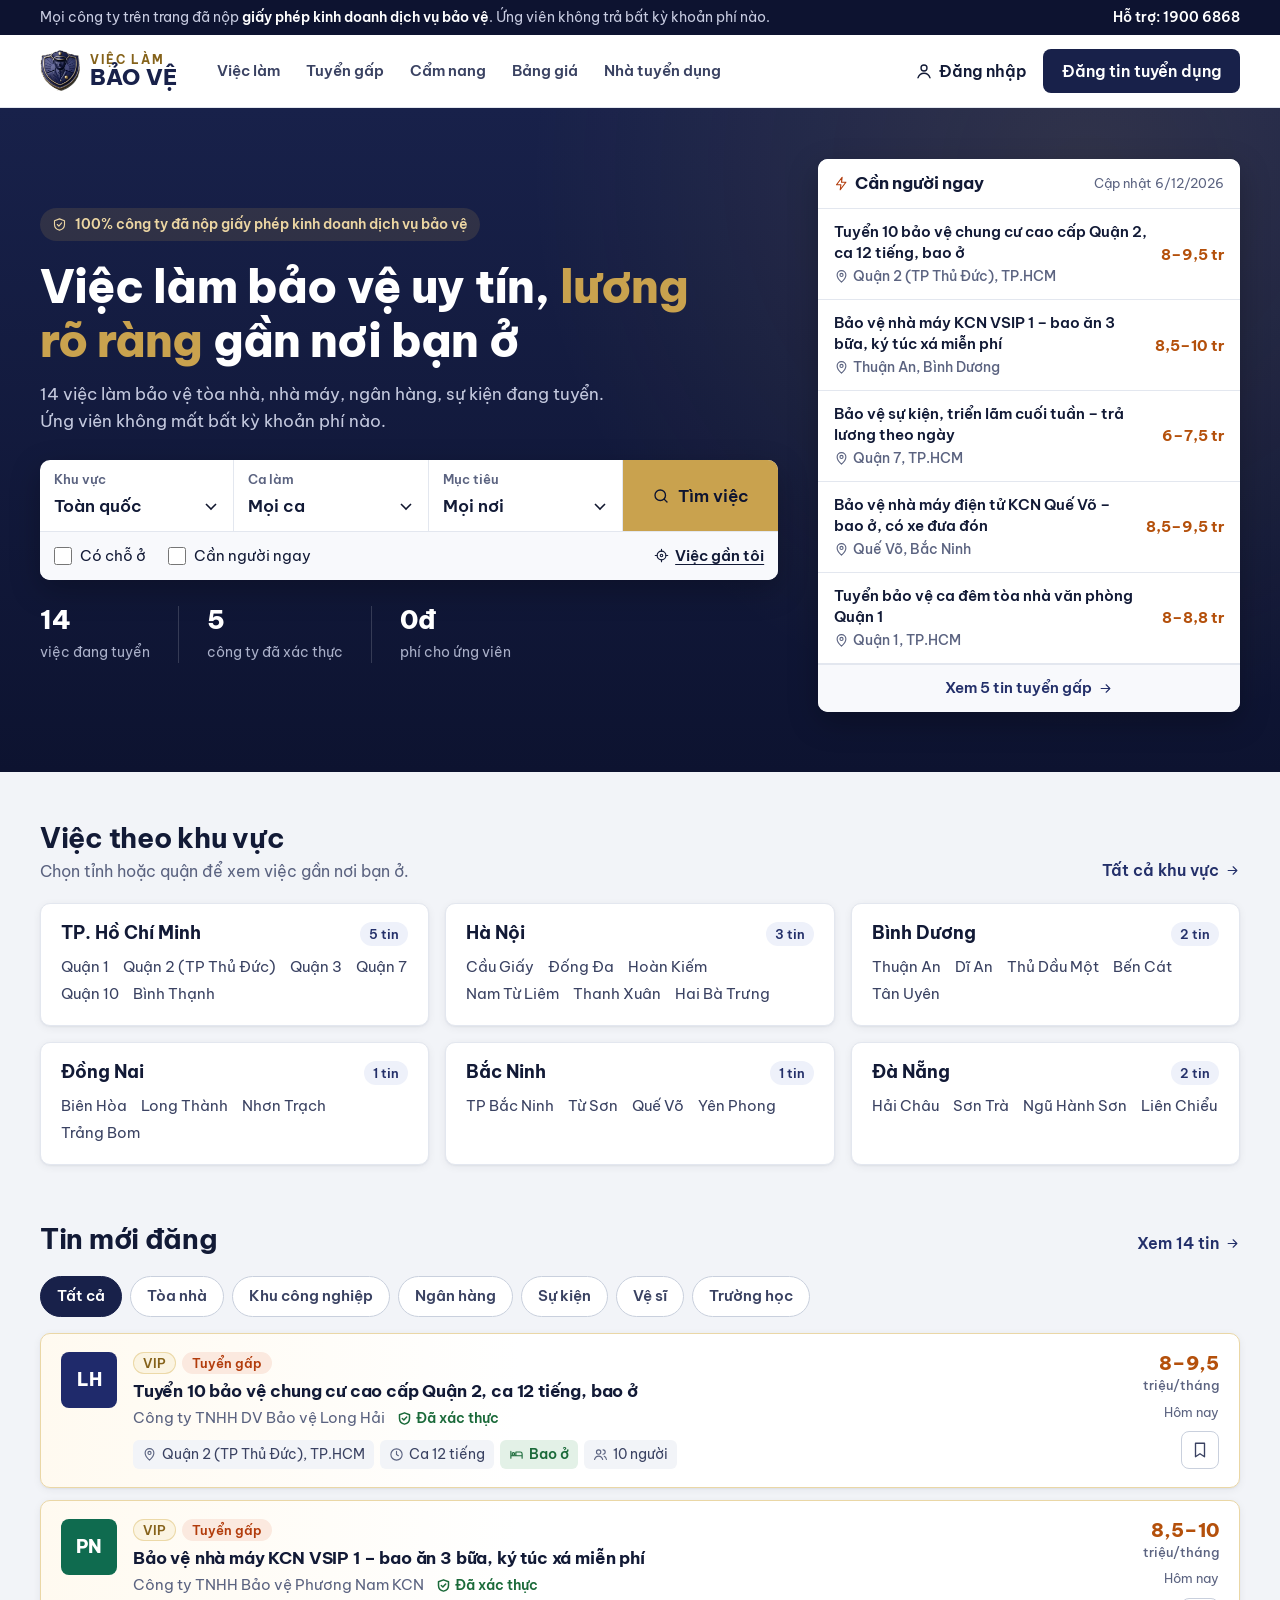
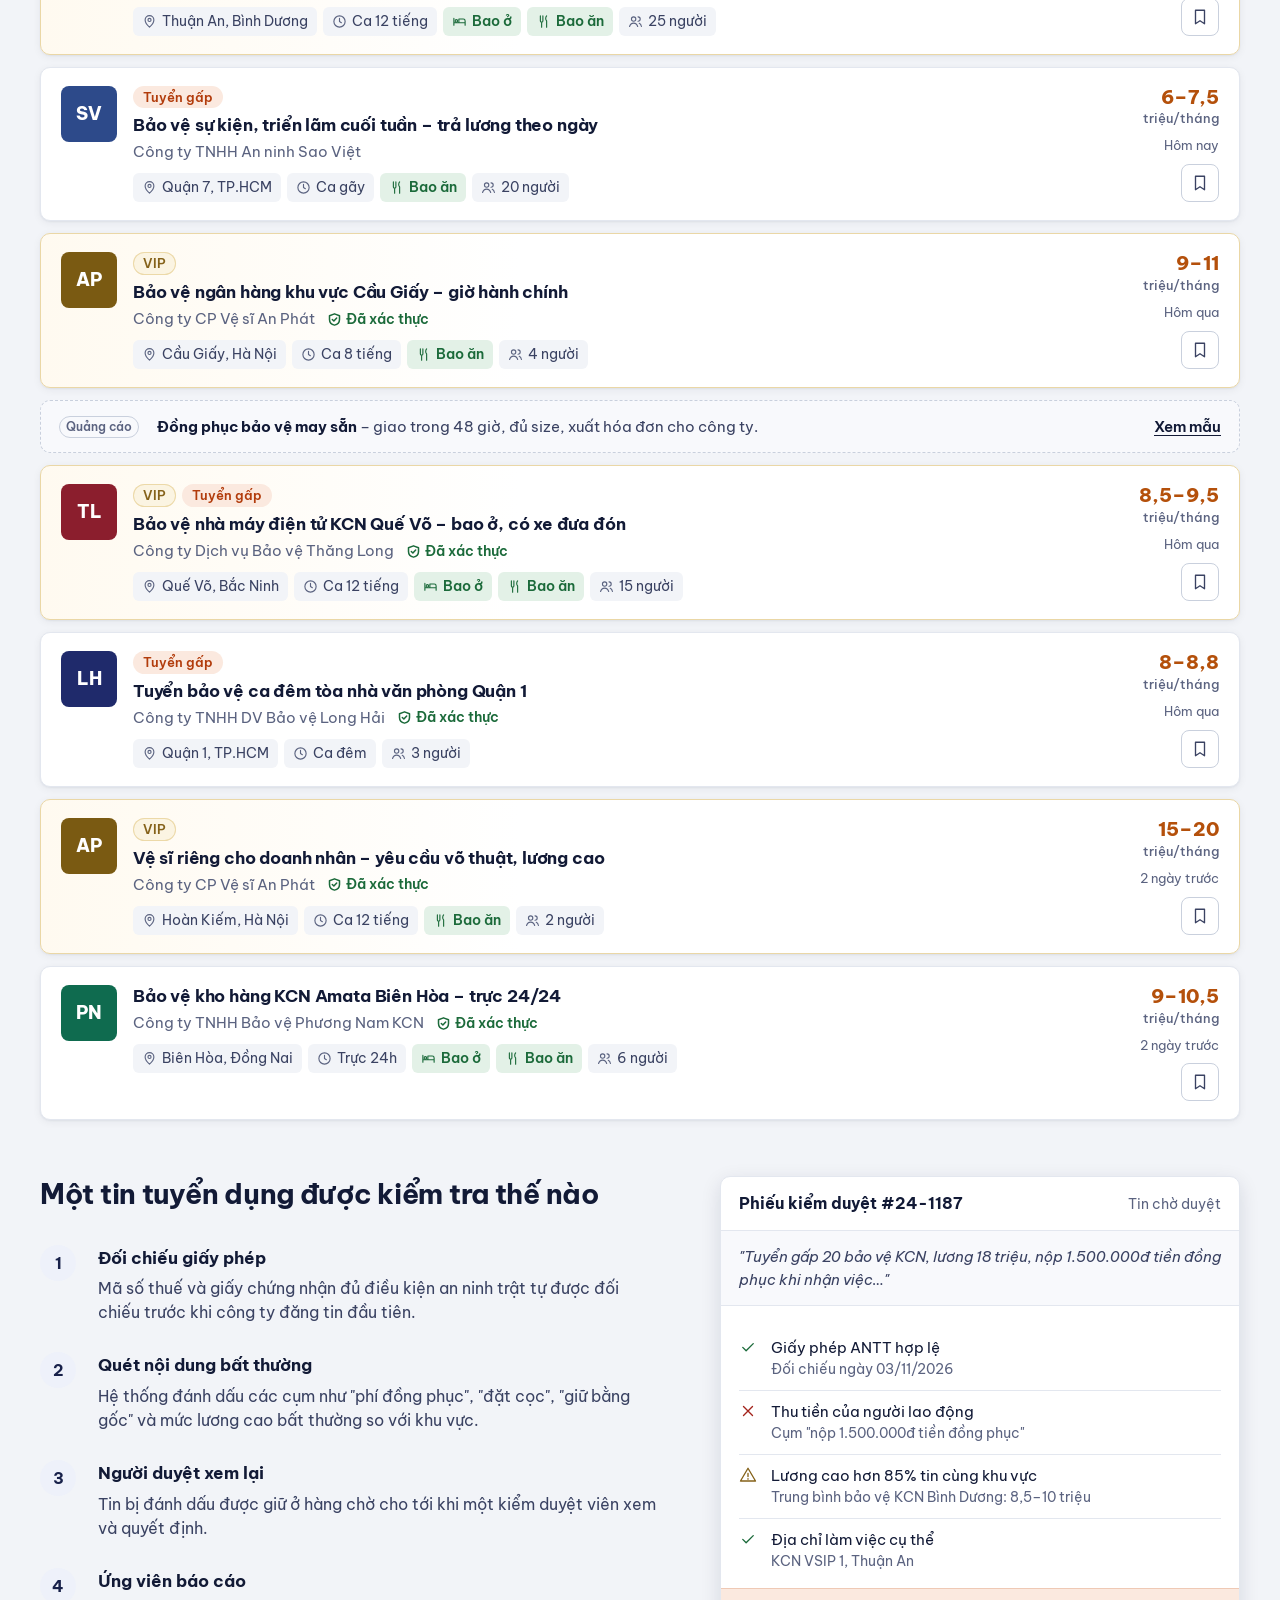
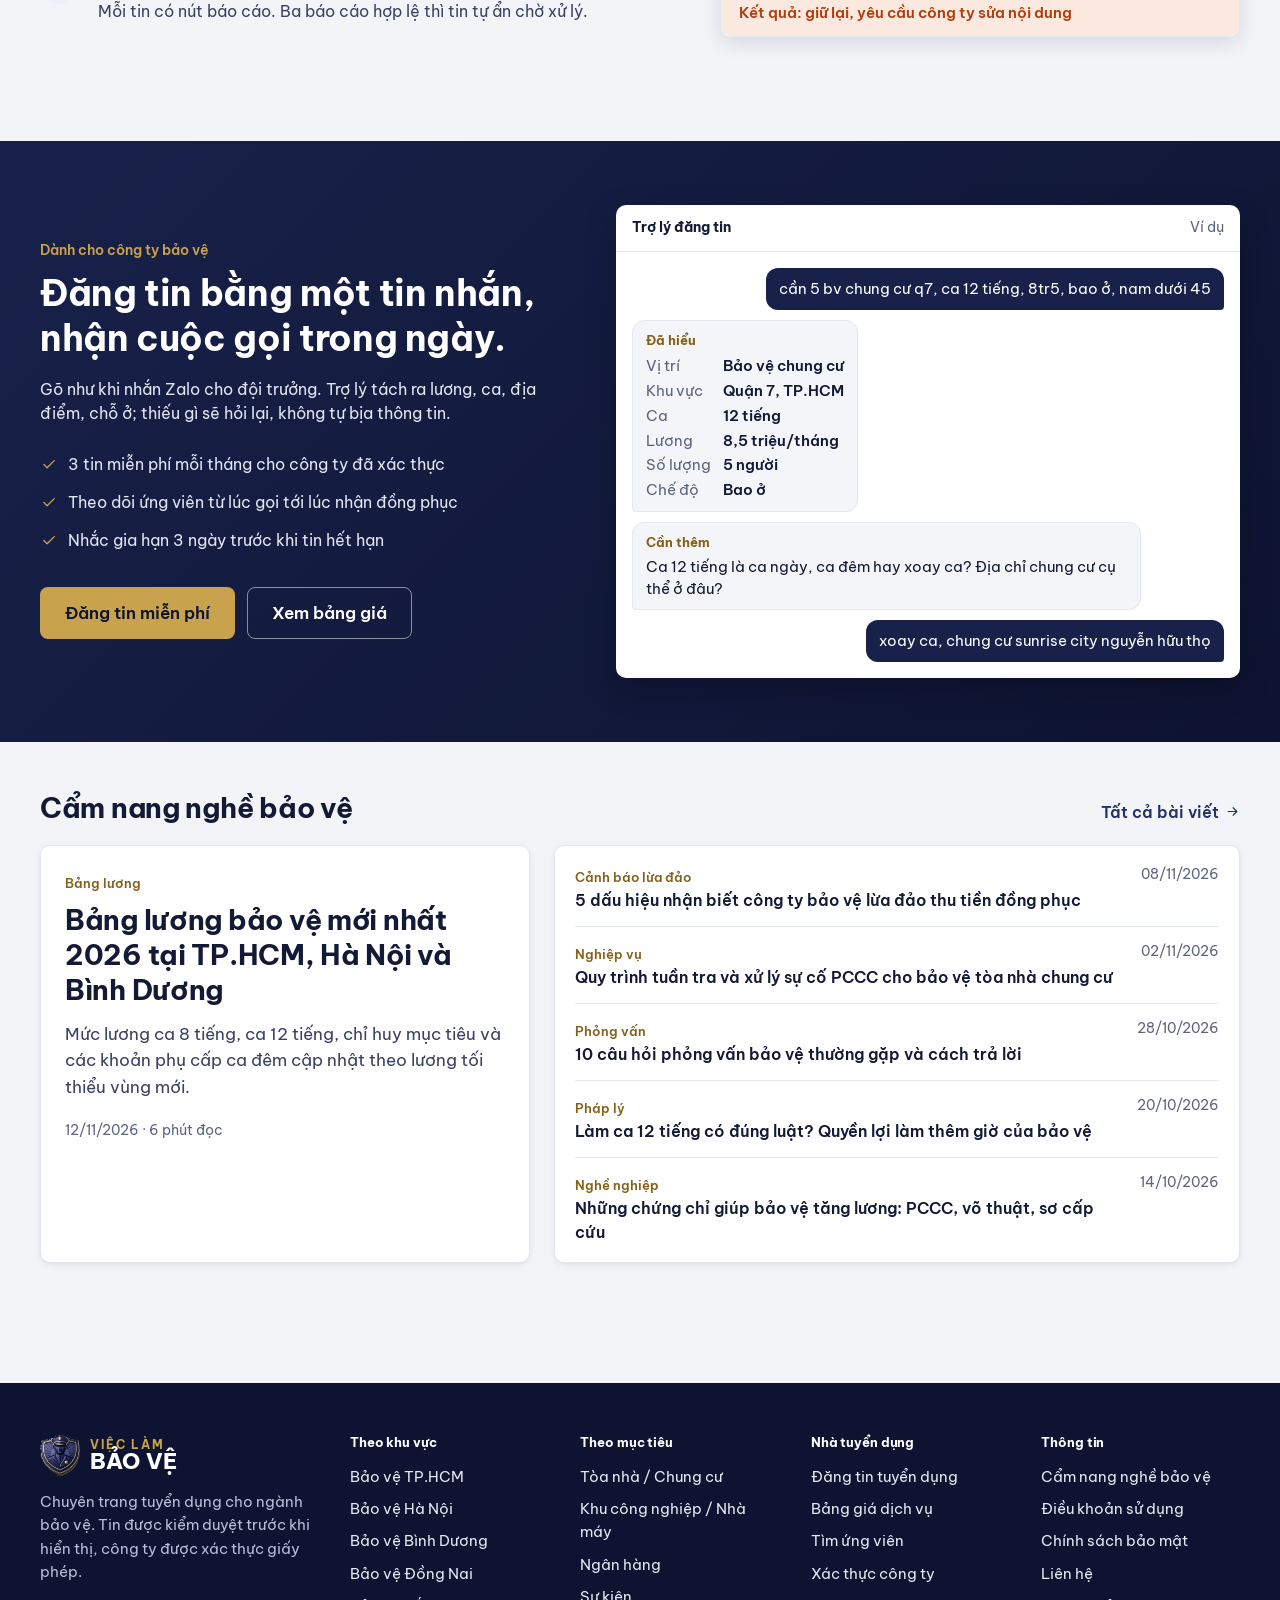
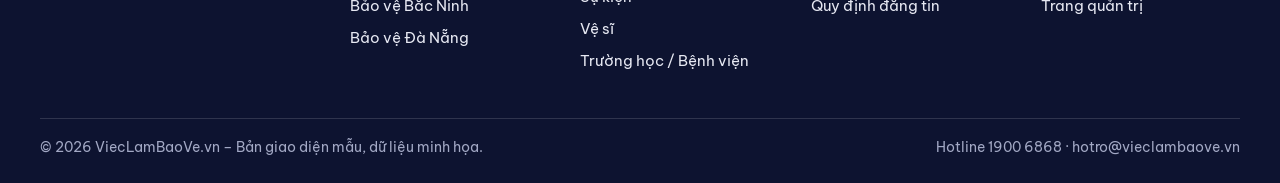
==== index.html @ a4261eee "Trang việc làm bảo vệ: giao diện, dữ liệu, định tuyến SPA" ====
<!doctype html>
<html lang="vi">
<head>
  <meta charset="utf-8">
  <meta name="viewport" content="width=device-width, initial-scale=1">
  <title>Việc Làm Bảo Vệ – Tuyển dụng bảo vệ, vệ sĩ toàn quốc</title>
  <meta name="description" content="Chuyên trang việc làm ngành bảo vệ: lương, ca làm, chỗ ở ghi rõ trong từng tin. Công ty được xác thực giấy phép, ứng viên không mất phí.">
  <meta name="theme-color" content="#121a3a">
  <link rel="canonical" href="https://vieclambaove.vn/">
  <link rel="icon" href="/assets/img/favicon.png">
  <link rel="preconnect" href="https://fonts.googleapis.com">
  <link rel="preconnect" href="https://fonts.gstatic.com" crossorigin>
  <link href="https://fonts.googleapis.com/css2?family=Be+Vietnam+Pro:wght@400;500;600;700;800&display=swap&subset=vietnamese" rel="stylesheet">
  <link rel="stylesheet" href="/assets/css/site.css">
</head>
<body>
  <a class="skip" href="#main">Bỏ qua, tới nội dung</a>
  <div id="header"></div>
  <main id="main" tabindex="-1"></main>
  <div id="footer"></div>
  <div id="overlay"></div>
  <noscript><p class="wrap" style="padding:40px 0">Trang cần bật JavaScript để hiển thị danh sách việc làm.</p></noscript>
  <script src="/assets/js/data.js"></script>
  <script type="module" src="/assets/js/main.js"></script>
</body>
</html>
---- assets/css/site.css ----
/* Việc Làm Bảo Vệ — giao diện cổng tuyển dụng
   Nền xám sáng, thẻ trắng, navy của logo làm màu chính, vàng đồng làm điểm nhấn. */

:root {
  --paper: #f2f4f8;
  --paper-2: #e6eaf1;
  --sheet: #ffffff;
  --ink: #121a36;
  --ink-2: #3a4262;
  --mute: #5b6380;
  --rule: #e3e7ef;
  --rule-2: #c9d0dd;
  --navy: #18214a;
  --navy-2: #24306a;
  --navy-ink: #0d1330;
  --gold: #c9a24e;
  --gold-ink: #85621a;
  --gold-wash: #fbf4e2;
  --pay: #b4500b;
  --navy-wash: #eef1fa;
  --shadow: 0 1px 2px rgba(18, 26, 54, .05), 0 2px 8px rgba(18, 26, 54, .06);
  --shadow-h: 0 6px 20px rgba(18, 26, 54, .12);
  --signal: #b23c0c;
  --signal-wash: #fbe9df;
  --ok: #1b6a3a;
  --ok-wash: #e3f1e7;
  --bad: #a3231b;
  --zalo: #0a5fd8;
  --f-body: 'Be Vietnam Pro', system-ui, -apple-system, 'Segoe UI', sans-serif;
  --f-head: 'Be Vietnam Pro', system-ui, sans-serif;
  --r: 10px;
  --r-s: 8px;
  --wrap: 1200px;
}

*, *::before, *::after { box-sizing: border-box; }
html { -webkit-text-size-adjust: 100%; }
body {
  margin: 0; background: var(--paper); color: var(--ink);
  font: 400 16px/1.55 var(--f-body); font-variant-numeric: tabular-nums;
  -webkit-font-smoothing: antialiased;
}
img, svg { display: block; max-width: 100%; }
a { color: inherit; text-decoration-thickness: 1px; text-underline-offset: 3px; }
button, input, select, textarea { font: inherit; color: inherit; }
button { cursor: pointer; }
h1, h2, h3, h4 { font-family: var(--f-head); font-weight: 700; line-height: 1.08; margin: 0; letter-spacing: .002em; }
p { margin: 0 0 1em; }
ul, ol { margin: 0; padding: 0; }
:focus-visible { outline: 2px solid var(--navy-2); outline-offset: 2px; }
::selection { background: var(--gold-wash); }
.wrap { width: min(var(--wrap), 100% - 40px); margin-inline: auto; }
.skip { position: absolute; left: -9999px; top: 8px; background: var(--ink); color: #fff; padding: 8px 14px; z-index: 100; }
.skip:focus { left: 8px; }
.sr { position: absolute; width: 1px; height: 1px; overflow: hidden; clip: rect(0 0 0 0); white-space: nowrap; }
.mute { color: var(--mute); }
.ico { width: 18px; height: 18px; fill: none; stroke: currentColor; stroke-width: 1.8; stroke-linecap: round; stroke-linejoin: round; flex: none; }
.ico-s { width: 15px; height: 15px; }
.ico-l { width: 22px; height: 22px; }
main { min-height: 60vh; outline: none; }

/* ---------- Kicker, rules, headings ---------- */
.kicker { font: 700 12.5px/1 var(--f-body); color: var(--gold-ink); display: flex; align-items: center; gap: 10px; margin-bottom: 14px; }
.kicker::before { content: ''; width: 28px; height: 2px; background: var(--gold); }
.sec { padding: 56px 0; }
.sec + .sec { padding-top: 8px; }
.sec-head { display: flex; align-items: baseline; justify-content: space-between; gap: 16px; border-top: 1px solid var(--rule); padding-top: 14px; margin-bottom: 22px; flex-wrap: wrap; }
.sec-head h2 { font-size: clamp(26px, 3vw, 34px); }
.sec-head p { margin: 4px 0 0; color: var(--mute); max-width: 60ch; }
.more { font-weight: 600; white-space: nowrap; display: inline-flex; align-items: center; gap: 6px; text-decoration: none; border-bottom: 1px solid currentColor; padding-bottom: 1px; }
.more:hover { color: var(--navy-2); }

/* ---------- Buttons ---------- */
.btn { display: inline-flex; align-items: center; justify-content: center; gap: 8px; min-height: 44px; padding: 0 18px; border-radius: var(--r); border: 1px solid transparent; font-weight: 600; font-size: 15.5px; text-decoration: none; white-space: nowrap; transition: background-color .15s, border-color .15s, color .15s; }
.btn-primary { background: var(--navy); color: #fff; }
.btn-primary:hover { background: var(--navy-2); }
.btn-line { border-color: var(--ink); background: transparent; }
.btn-line:hover { background: var(--ink); color: #fff; }
.btn-quiet { border-color: var(--rule-2); background: var(--sheet); }
.btn-quiet:hover { border-color: var(--ink); }
.btn-call { background: var(--ok); color: #fff; }
.btn-call:hover { background: #145430; }
.btn-zalo { background: var(--zalo); color: #fff; }
.btn-zalo:hover { background: #084db0; }
.btn-gold { background: var(--gold); color: var(--navy-ink); }
.btn-gold:hover { background: #c89a3e; }
.btn-danger { border-color: var(--bad); color: var(--bad); background: transparent; }
.btn-danger:hover { background: var(--bad); color: #fff; }
.btn-s { min-height: 36px; padding: 0 12px; font-size: 14.5px; }
.btn-l { min-height: 52px; padding: 0 24px; font-size: 17px; }
.btn-block { width: 100%; }
.btn[disabled] { opacity: .45; cursor: not-allowed; }
.linkbtn { background: none; border: 0; padding: 0; color: inherit; text-decoration: underline; text-underline-offset: 3px; font-weight: 600; }

/* ---------- Tags ---------- */
.tag { display: inline-flex; align-items: center; gap: 4px; font: 700 12px/1 var(--f-body); padding: 4px 6px; border: 1px solid currentColor; border-radius: 2px; white-space: nowrap; }
.tag-vip { color: var(--gold-ink); background: var(--gold-wash); }
.tag-urgent { color: var(--signal); background: var(--signal-wash); }
.tag-ok { color: var(--ok); background: var(--ok-wash); }
.tag-off { color: var(--mute); }
.tag-bad { color: var(--bad); }
.verified { display: inline-flex; align-items: center; gap: 4px; color: var(--ok); font-weight: 600; font-size: 14px; }
.verified .ico { width: 15px; height: 15px; stroke-width: 2.4; }

/* ---------- Header ---------- */
.util { background: var(--navy-ink); color: #c7cbe0; font-size: 13.5px; }
.util .wrap { display: flex; justify-content: space-between; gap: 16px; padding: 7px 0; }
.util a { color: #fff; text-decoration: none; font-weight: 600; }
.util a:hover { text-decoration: underline; }
.util span b { color: #fff; font-weight: 600; }
.mast { background: var(--sheet); border-bottom: 1px solid var(--rule); position: sticky; top: 0; z-index: 40; }
.mast .wrap { display: flex; align-items: center; gap: 28px; min-height: 68px; }
.brand { display: flex; align-items: center; gap: 10px; text-decoration: none; flex: none; }
.brand img { width: 40px; height: 41px; }
.brand-word { display: flex; flex-direction: column; line-height: .92; font-family: var(--f-head); font-weight: 700; }
.brand-word small { font-size: 13px; color: var(--gold-ink); }
.brand-word span { font-size: 25px; letter-spacing: .02em; color: var(--navy); }
.nav { display: flex; gap: 2px; margin-right: auto; }
.nav a { padding: 8px 12px; text-decoration: none; font-weight: 600; color: var(--ink-2); border-radius: var(--r); }
.nav a:hover { color: var(--ink); background: var(--paper); }
.nav a.on { color: var(--ink); box-shadow: inset 0 -2px 0 var(--gold); border-radius: 0; }
.mast-act { display: flex; align-items: center; gap: 10px; }
.mast-act .acct { text-decoration: none; font-weight: 600; display: inline-flex; align-items: center; gap: 6px; padding: 8px 6px; }
.burger { display: none; width: 44px; height: 44px; border: 1px solid var(--rule-2); background: var(--sheet); border-radius: var(--r); align-items: center; justify-content: center; }

.drawer { position: fixed; inset: 0; z-index: 80; display: none; }
.drawer.open { display: block; }
.drawer-bg { position: absolute; inset: 0; background: rgba(13, 19, 48, .5); }
.drawer-panel { position: absolute; top: 0; right: 0; bottom: 0; width: min(340px, 88vw); background: var(--sheet); padding: 18px 20px 28px; overflow-y: auto; display: flex; flex-direction: column; gap: 2px; }
.drawer-panel .x { align-self: flex-end; width: 44px; height: 44px; border: 0; background: none; }
.drawer-panel a { padding: 13px 4px; text-decoration: none; font-weight: 600; border-bottom: 1px solid var(--rule); }
.drawer-panel .btn { margin-top: 16px; border-bottom: 0; }

.tabbar { display: none; }

/* ---------- Footer ---------- */
.foot { background: var(--navy-ink); color: #b9bed6; margin-top: 72px; font-size: 15px; }
.foot a { color: #e6e8f2; text-decoration: none; }
.foot a:hover { text-decoration: underline; }
.foot-top { display: grid; grid-template-columns: 1.4fr repeat(4, 1fr); gap: 32px; padding: 52px 0 36px; }
.foot h4 { font-family: var(--f-body); font-size: 12.5px; color: #fff; margin-bottom: 14px; }
.foot li { list-style: none; margin-bottom: 9px; }
.foot .brand-word span { color: #fff; }
.foot .brand-word small { color: var(--gold); }
.foot-note { margin-top: 14px; max-width: 34ch; }
.foot-base { border-top: 1px solid rgba(255, 255, 255, .14); padding: 18px 0 26px; display: flex; justify-content: space-between; gap: 16px; flex-wrap: wrap; font-size: 13.5px; color: #a2a8c4; }

/* ---------- Forms ---------- */
.field { display: flex; flex-direction: column; gap: 6px; min-width: 0; }
.field > span, .lbl { font-size: 14px; font-weight: 600; color: var(--ink-2); }
.field small { color: var(--mute); font-size: 13.5px; }
.input, .select, .textarea { width: 100%; min-height: 44px; padding: 10px 12px; border: 1px solid var(--rule-2); border-radius: var(--r); background: #fff; font-size: 16px; }
.textarea { min-height: 110px; resize: vertical; line-height: 1.5; }
.select { appearance: none; padding-right: 34px; background: #fff url("data:image/svg+xml,%3Csvg xmlns='http://www.w3.org/2000/svg' width='12' height='8'%3E%3Cpath d='M1 1l5 5 5-5' fill='none' stroke='%2310162e' stroke-width='1.6'/%3E%3C/svg%3E") no-repeat right 12px center; }
.input:focus, .select:focus, .textarea:focus { outline: 2px solid var(--navy-2); outline-offset: -1px; border-color: var(--navy-2); }
.grid2 { display: grid; grid-template-columns: 1fr 1fr; gap: 16px; }
.grid3 { display: grid; grid-template-columns: repeat(3, 1fr); gap: 16px; }
.span2 { grid-column: span 2; }
.check { display: flex; align-items: center; gap: 10px; min-height: 36px; cursor: pointer; font-size: 15.5px; }
.check input { width: 18px; height: 18px; accent-color: var(--navy); margin: 0; flex: none; }
.check em { margin-left: auto; font-style: normal; color: var(--mute); font-size: 14px; }
.pills { display: flex; flex-wrap: wrap; gap: 8px; }
.pill { position: relative; }
.pill input { position: absolute; opacity: 0; inset: 0; cursor: pointer; }
.pill span { display: inline-flex; align-items: center; min-height: 40px; padding: 0 14px; border: 1px solid var(--rule-2); border-radius: var(--r); background: #fff; font-weight: 500; }
.pill input:checked + span { background: var(--navy); border-color: var(--navy); color: #fff; }
.pill input:focus-visible + span { outline: 2px solid var(--navy-2); outline-offset: 2px; }
.switch { display: flex; justify-content: space-between; align-items: center; gap: 16px; padding: 14px 0; border-bottom: 1px solid var(--rule); }
.switch b { display: block; font-weight: 600; }
.switch small { color: var(--mute); }
.switch input { appearance: none; width: 42px; height: 24px; border-radius: 12px; background: var(--rule-2); position: relative; cursor: pointer; flex: none; transition: background-color .15s; }
.switch input::after { content: ''; position: absolute; top: 3px; left: 3px; width: 18px; height: 18px; border-radius: 50%; background: #fff; transition: transform .15s; }
.switch input:checked { background: var(--navy); }
.switch input:checked::after { transform: translateX(18px); }

/* ---------- Home: lead ---------- */
.lead { padding: 48px 0 56px; border-bottom: 1px solid var(--rule); }
.lead .wrap { display: grid; grid-template-columns: minmax(0, 7fr) minmax(0, 5fr); gap: 48px; align-items: start; }
.lead h1 { font-size: clamp(40px, 5.6vw, 68px); line-height: .98; letter-spacing: -.005em; max-width: 13ch; }
.lead h1 em { font-style: normal; color: var(--gold-ink); }
.lead-sub { font-size: 18.5px; color: var(--ink-2); max-width: 52ch; margin: 18px 0 28px; }
.finder { background: var(--sheet); border: 1px solid var(--ink); border-radius: var(--r); }
.finder-row { display: grid; grid-template-columns: repeat(3, minmax(0, 1fr)) auto; }
.finder label { display: flex; flex-direction: column; gap: 2px; padding: 10px 14px 8px; border-right: 1px solid var(--rule); min-width: 0; }
.finder label span { font-size: 12.5px; font-weight: 700; color: var(--mute); }
.finder select { border: 0; padding: 2px 22px 4px 0; min-height: 30px; font-weight: 600; font-size: 16.5px; appearance: none; background: transparent url("data:image/svg+xml,%3Csvg xmlns='http://www.w3.org/2000/svg' width='12' height='8'%3E%3Cpath d='M1 1l5 5 5-5' fill='none' stroke='%2310162e' stroke-width='1.6'/%3E%3C/svg%3E") no-repeat right 2px center; width: 100%; cursor: pointer; }
.finder select:focus { outline: none; }
.finder label:focus-within { background: var(--paper); }
.finder .btn { border-radius: 0 2px 2px 0; min-height: 100%; padding: 0 26px; font-size: 17px; }
.finder-opt { display: flex; gap: 22px; flex-wrap: wrap; align-items: center; border-top: 1px solid var(--rule); padding: 8px 14px; }
.finder .finder-opt .check { flex-direction: row; align-items: center; gap: 8px; padding: 0; border: 0; min-height: 32px; font-size: 15px; }
.finder-opt .linkbtn { margin-left: auto; font-size: 15px; display: inline-flex; align-items: center; gap: 6px; }
.lead-facts { display: flex; gap: 32px; margin-top: 28px; flex-wrap: wrap; }
.lead-facts div { font-size: 14.5px; color: var(--mute); max-width: 20ch; }
.lead-facts b { display: block; font: 700 30px/1 var(--f-head); color: var(--ink); margin-bottom: 4px; }

.board { background: var(--sheet); border: 1px solid var(--ink); border-radius: var(--r); }
.board-head { background: var(--navy); color: #fff; padding: 12px 16px; display: flex; justify-content: space-between; align-items: baseline; gap: 12px; }
.board-head h2 { font-size: 21px; }
.board-head span { font-size: 13.5px; color: #c7cbe0; }
.board ol { list-style: none; }
.board li { border-bottom: 1px solid var(--rule); }
.board li a { display: grid; grid-template-columns: 1fr auto; gap: 4px 14px; padding: 13px 16px; text-decoration: none; }
.board li a:hover { background: var(--paper); }
.board li a:hover .b-title { text-decoration: underline; }
.b-place { font-size: 13px; font-weight: 700; color: var(--signal); }
.b-title { grid-column: 1; font-weight: 600; line-height: 1.35; }
.b-pay { grid-column: 2; grid-row: 1 / span 2; align-self: center; text-align: right; font: 700 22px/1 var(--f-head); }
.b-pay small { display: block; font: 500 12.5px/1.3 var(--f-body); color: var(--mute); }
.board-foot { display: flex; justify-content: space-between; align-items: center; padding: 12px 16px; font-size: 14.5px; }

/* ---------- Area index ---------- */
.areas { display: grid; grid-template-columns: repeat(3, 1fr); border-top: 1px solid var(--rule); border-left: 1px solid var(--rule); }
.area { border-right: 1px solid var(--rule); border-bottom: 1px solid var(--rule); padding: 18px 20px 20px; background: var(--sheet); }
.area-top { display: flex; justify-content: space-between; align-items: baseline; gap: 10px; margin-bottom: 10px; }
.area-top a { font: 700 23px/1.1 var(--f-head); text-decoration: none; }
.area-top a:hover { text-decoration: underline; }
.area-top span { font-size: 14px; color: var(--mute); white-space: nowrap; }
.area ul { list-style: none; display: flex; flex-wrap: wrap; gap: 4px 14px; font-size: 15px; }
.area ul a { color: var(--ink-2); }
.area ul a:hover { color: var(--ink); }

/* ---------- Job rows ---------- */
.jlist { border-top: 1px solid var(--rule); }
.jrow { display: grid; grid-template-columns: 116px minmax(0, 1fr) auto; gap: 22px; padding: 18px 12px 18px 0; border-bottom: 1px solid var(--rule); position: relative; }
.jrow:hover { background: rgba(255, 255, 255, .6); }
.jrow.is-vip { background: #fbf6ea; }
.jrow.is-vip:hover { background: #f8f0dc; }
.j-pay { font: 700 27px/1 var(--f-head); padding-left: 12px; }
.j-pay small { display: block; font: 500 13px/1.3 var(--f-body); color: var(--mute); margin-top: 5px; }
.j-main h3 { font-family: var(--f-body); font-size: 18px; font-weight: 600; line-height: 1.35; margin-bottom: 4px; }
.j-main h3 a { text-decoration: none; }
.j-main h3 a::after { content: ''; position: absolute; inset: 0; }
.j-main h3 a:hover { text-decoration: underline; }
.j-co { display: flex; flex-wrap: wrap; align-items: center; gap: 4px 12px; font-size: 15px; color: var(--ink-2); margin-bottom: 8px; }
.j-facts { list-style: none; display: flex; flex-wrap: wrap; gap: 4px 0; font-size: 14.5px; color: var(--mute); }
.j-facts li { display: inline-flex; align-items: center; gap: 5px; }
.j-facts li + li::before { content: ''; width: 3px; height: 3px; border-radius: 50%; background: var(--rule-2); margin: 0 10px; }
.j-facts .hi { color: var(--ink); font-weight: 600; }
.j-side { display: flex; flex-direction: column; align-items: flex-end; justify-content: space-between; gap: 10px; }
.j-flags { display: flex; gap: 6px; }
.j-side time { font-size: 13.5px; color: var(--mute); white-space: nowrap; }
.savebtn { position: relative; z-index: 2; width: 38px; height: 38px; border: 1px solid var(--rule-2); background: var(--sheet); border-radius: var(--r); display: inline-flex; align-items: center; justify-content: center; color: var(--ink-2); }
.savebtn:hover { border-color: var(--ink); color: var(--ink); }
.savebtn[aria-pressed="true"] { background: var(--navy); border-color: var(--navy); color: #fff; }
.savebtn[aria-pressed="true"] .ico { fill: currentColor; }
.jrow.is-off { opacity: .62; }
.jrow-ad { padding: 16px 12px; border-bottom: 1px solid var(--rule); display: flex; align-items: center; gap: 18px; background: repeating-linear-gradient(-45deg, transparent 0 8px, rgba(16, 22, 46, .025) 8px 16px); }
.adlabel { font: 700 12px/1 var(--f-body); color: var(--mute); border: 1px solid var(--rule-2); padding: 4px 6px; border-radius: 2px; flex: none; }
.jrow-ad p { margin: 0; font-size: 15px; color: var(--ink-2); }
.jrow-ad p b { color: var(--ink); }
.jrow-ad a { margin-left: auto; font-weight: 600; font-size: 14.5px; white-space: nowrap; }

/* ---------- Filter tabs (text) ---------- */
.ttabs { display: flex; gap: 22px; overflow-x: auto; scrollbar-width: none; border-bottom: 1px solid var(--rule); margin-bottom: -1px; }
.ttabs::-webkit-scrollbar { display: none; }
.ttabs button, .ttabs a { background: none; border: 0; padding: 10px 0 12px; font-weight: 600; color: var(--mute); white-space: nowrap; text-decoration: none; border-bottom: 2px solid transparent; }
.ttabs button:hover, .ttabs a:hover { color: var(--ink); }
.ttabs .on { color: var(--ink); border-bottom-color: var(--ink); }

/* ---------- Home: check sheet ---------- */
.vet { display: grid; grid-template-columns: minmax(0, 6fr) minmax(0, 5fr); gap: 56px; align-items: start; }
.steps { list-style: none; counter-reset: s; }
.steps li { counter-increment: s; display: grid; grid-template-columns: 56px 1fr; gap: 6px 14px; padding: 18px 0; border-bottom: 1px solid var(--rule); }
.steps li::before { content: counter(s, decimal-leading-zero); font: 700 30px/1 var(--f-head); color: var(--gold); grid-row: span 2; }
.steps b { font-size: 18px; }
.steps p { margin: 0; color: var(--ink-2); }
.sheet { background: var(--sheet); border: 1px solid var(--rule-2); border-radius: var(--r); font-size: 15px; }
.sheet-head { padding: 14px 18px; border-bottom: 1px dashed var(--rule-2); display: flex; justify-content: space-between; gap: 10px; align-items: baseline; }
.sheet-head b { font-family: var(--f-head); font-size: 20px; }
.sheet-head span { color: var(--mute); font-size: 13.5px; }
.sheet-q { padding: 14px 18px; border-bottom: 1px dashed var(--rule-2); color: var(--ink-2); font-style: italic; }
.sheet ul { list-style: none; padding: 6px 18px; }
.sheet li { display: grid; grid-template-columns: 22px 1fr; gap: 10px; padding: 9px 0; border-bottom: 1px solid var(--rule); }
.sheet li:last-child { border-bottom: 0; }
.sheet li .ico { margin-top: 2px; }
.sheet .ok { color: var(--ok); }
.sheet .no { color: var(--bad); }
.sheet .wait { color: var(--gold-ink); }
.sheet li small { display: block; color: var(--mute); font-size: 14px; }
.sheet-foot { padding: 12px 18px; background: var(--signal-wash); color: var(--signal); font-weight: 600; border-top: 1px solid #efc9b5; }

/* ---------- Employer band ---------- */
.band { background: var(--navy); color: #e4e7f3; padding: 64px 0; margin-top: 56px; }
.band .wrap { display: grid; grid-template-columns: minmax(0, 5fr) minmax(0, 6fr); gap: 56px; align-items: center; }
.band h2 { font-size: clamp(30px, 3.6vw, 44px); color: #fff; margin-bottom: 16px; }
.band .kicker { color: var(--gold); }
.band ul { list-style: none; margin: 20px 0 28px; }
.band li { display: flex; gap: 10px; padding: 7px 0; }
.band li .ico { color: var(--gold); margin-top: 3px; }
.band-act { display: flex; gap: 12px; flex-wrap: wrap; }
.band .btn-line { border-color: rgba(255, 255, 255, .5); color: #fff; }
.band .btn-line:hover { background: #fff; color: var(--navy); }
.chat { background: var(--sheet); color: var(--ink); border-radius: var(--r); overflow: hidden; }
.chat-head { padding: 12px 16px; border-bottom: 1px solid var(--rule); display: flex; justify-content: space-between; font-size: 14px; color: var(--mute); }
.chat-head b { color: var(--ink); }
.chat-body { padding: 16px; display: flex; flex-direction: column; gap: 10px; font-size: 15px; max-height: 460px; overflow-y: auto; }
.msg { max-width: 86%; padding: 10px 13px; border-radius: 3px; line-height: 1.45; }
.msg-me { align-self: flex-end; background: var(--navy); color: #fff; }
.msg-bot { align-self: flex-start; background: var(--paper); border: 1px solid var(--rule); }
.msg-bot b { display: block; font-size: 12.5px; color: var(--gold-ink); margin-bottom: 4px; }
.msg dl { display: grid; grid-template-columns: auto 1fr; gap: 3px 12px; margin: 6px 0 0; }
.msg dt { color: var(--mute); }
.msg dd { margin: 0; font-weight: 600; }
.chat-form { display: flex; gap: 8px; padding: 12px; border-top: 1px solid var(--rule); }
.chat-form .input { flex: 1; }
.typing span { display: inline-block; width: 6px; height: 6px; border-radius: 50%; background: var(--mute); margin-right: 3px; animation: blink 1s infinite; }
.typing span:nth-child(2) { animation-delay: .15s; }
.typing span:nth-child(3) { animation-delay: .3s; }
@keyframes blink { 50% { opacity: .2; } }

/* ---------- Guides list ---------- */
.guides { display: grid; grid-template-columns: minmax(0, 5fr) minmax(0, 7fr); gap: 40px; }
.guide-lead { border-right: 1px solid var(--rule); padding-right: 40px; }
.guide-lead h3 { font-size: clamp(28px, 3vw, 38px); margin: 8px 0 14px; }
.guide-lead h3 a { text-decoration: none; }
.guide-lead h3 a:hover { text-decoration: underline; }
.guide-lead p { color: var(--ink-2); font-size: 17px; }
.cat { font-size: 12.5px; font-weight: 700; color: var(--gold-ink); }
.glist { list-style: none; }
.glist li { display: grid; grid-template-columns: 1fr auto; gap: 4px 16px; padding: 14px 0; border-bottom: 1px solid var(--rule); }
.glist li:first-child { padding-top: 0; }
.glist a { font-weight: 600; font-size: 17.5px; line-height: 1.35; text-decoration: none; }
.glist a:hover { text-decoration: underline; }
.glist time, .meta { color: var(--mute); font-size: 14px; white-space: nowrap; }

/* ---------- Page head ---------- */
.phead { padding: 28px 0 24px; border-bottom: 1px solid var(--rule); background: var(--sheet); }
.crumbs { display: flex; flex-wrap: wrap; gap: 6px; font-size: 14px; color: var(--mute); margin-bottom: 12px; list-style: none; }
.crumbs li + li::before { content: '/'; margin-right: 6px; color: var(--rule-2); }
.crumbs a { text-decoration: none; }
.crumbs a:hover { text-decoration: underline; color: var(--ink); }
.phead h1 { font-size: clamp(30px, 4vw, 46px); max-width: 26ch; }
.phead p { margin: 10px 0 0; color: var(--ink-2); max-width: 64ch; }
.url-hint { font-size: 13.5px; color: var(--mute); margin-top: 10px; font-family: ui-monospace, 'SF Mono', Menlo, monospace; }

/* ---------- Listing ---------- */
.listing { display: grid; grid-template-columns: 268px minmax(0, 1fr); gap: 40px; padding-top: 28px; align-items: start; }
.filters { position: sticky; top: 88px; max-height: calc(100vh - 100px); overflow-y: auto; padding-right: 4px; scrollbar-width: thin; }
.fgroup { padding: 14px 0 16px; border-bottom: 1px solid var(--rule); }
.fgroup:first-child { padding-top: 0; }
.fgroup > b { display: block; font-size: 12.5px; color: var(--mute); margin-bottom: 8px; }
.fgroup .select { min-height: 40px; }
.dlist { list-style: none; max-height: 220px; overflow-y: auto; margin-top: 8px; }
.dlist a { display: flex; justify-content: space-between; padding: 5px 0; text-decoration: none; font-size: 15px; color: var(--ink-2); }
.dlist a:hover { color: var(--ink); text-decoration: underline; }
.dlist a.on { color: var(--ink); font-weight: 700; }
.dlist em { font-style: normal; color: var(--mute); font-size: 14px; }
.filters-head { display: none; }
.list-bar { display: flex; justify-content: space-between; align-items: center; gap: 16px; padding-bottom: 12px; flex-wrap: wrap; }
.list-bar p { margin: 0; color: var(--ink-2); }
.list-bar p b { color: var(--ink); }
.list-bar .select { width: auto; min-height: 40px; }
.list-tools { display: flex; gap: 10px; align-items: center; }
.ftoggle { display: none; }
.active-f { display: flex; flex-wrap: wrap; gap: 8px; margin-bottom: 12px; }
.active-f button { display: inline-flex; align-items: center; gap: 6px; border: 1px solid var(--rule-2); background: var(--sheet); border-radius: var(--r); padding: 5px 8px 5px 10px; font-size: 14px; }
.active-f button:hover { border-color: var(--ink); }
.empty { padding: 48px 24px; text-align: center; border-bottom: 1px solid var(--rule); }
.empty h3 { font-size: 26px; margin-bottom: 8px; }
.pager { display: flex; gap: 6px; justify-content: center; margin: 28px 0 0; flex-wrap: wrap; }
.pager a, .pager span { min-width: 42px; height: 42px; display: inline-flex; align-items: center; justify-content: center; border: 1px solid var(--rule-2); border-radius: var(--r); text-decoration: none; font-weight: 600; background: var(--sheet); padding: 0 10px; }
.pager a:hover { border-color: var(--ink); }
.pager .on { background: var(--ink); color: #fff; border-color: var(--ink); }
.seo-text { margin-top: 48px; padding-top: 24px; border-top: 1px solid var(--rule); display: grid; grid-template-columns: minmax(0, 3fr) minmax(0, 2fr); gap: 40px; }
.seo-text h2 { font-size: 26px; margin-bottom: 12px; }
.seo-text p { color: var(--ink-2); }
.linkcloud { list-style: none; display: flex; flex-wrap: wrap; gap: 6px 16px; font-size: 15px; }
.linkcloud a { color: var(--ink-2); }

/* ---------- Detail ---------- */
.detail { display: grid; grid-template-columns: minmax(0, 1fr) 340px; gap: 48px; padding-top: 32px; align-items: start; }
.d-flags { display: flex; gap: 8px; flex-wrap: wrap; margin-bottom: 12px; }
.d-title { font-size: clamp(30px, 3.8vw, 44px); margin-bottom: 14px; }
.d-co { display: flex; align-items: center; gap: 12px; flex-wrap: wrap; font-size: 16px; padding-bottom: 20px; border-bottom: 1px solid var(--rule); }
.d-co a { font-weight: 600; }
.mono { width: 44px; height: 44px; display: inline-flex; align-items: center; justify-content: center; font: 700 18px/1 var(--f-head); color: #fff; border-radius: 2px; flex: none; }
.mono-l { width: 72px; height: 72px; font-size: 28px; }
.facts { display: grid; grid-template-columns: repeat(3, 1fr); border-left: 1px solid var(--rule); border-top: 1px solid var(--rule); margin: 24px 0 32px; background: var(--sheet); }
.facts div { padding: 14px 16px; border-right: 1px solid var(--rule); border-bottom: 1px solid var(--rule); }
.facts dt { font-size: 12.5px; font-weight: 700; color: var(--mute); margin-bottom: 4px; }
.facts dd { margin: 0; font-weight: 600; font-size: 16.5px; }
.facts .big dd { font: 700 26px/1.1 var(--f-head); }
.d-sec { margin-bottom: 32px; }
.d-sec h2 { font-size: 24px; margin-bottom: 12px; }
.d-sec ul { padding-left: 20px; }
.d-sec li { margin-bottom: 6px; }
.notice { border: 1px solid var(--rule-2); background: var(--sheet); padding: 16px 18px; display: grid; grid-template-columns: 22px 1fr; gap: 12px; border-radius: var(--r); }
.notice p { margin: 0; }
.notice-warn { background: var(--signal-wash); border-color: #efc9b5; }
.notice-warn .ico { color: var(--signal); }
.notice-ok { background: var(--ok-wash); border-color: #bcdcc6; }
.notice-ok .ico { color: var(--ok); }
.d-report { display: flex; justify-content: space-between; align-items: center; gap: 16px; padding: 16px 0; border-top: 1px solid var(--rule); border-bottom: 1px solid var(--rule); color: var(--mute); font-size: 15px; flex-wrap: wrap; }
.aside { position: sticky; top: 88px; display: flex; flex-direction: column; gap: 16px; }
.box { background: var(--sheet); border: 1px solid var(--rule-2); border-radius: var(--r); padding: 20px; }
.box-ink { border-color: var(--ink); }
.box h3 { font-size: 20px; margin-bottom: 12px; }
.apply-pay { font: 700 38px/1 var(--f-head); }
.apply-pay small { display: block; font: 500 14px/1.4 var(--f-body); color: var(--mute); margin-top: 6px; }
.apply-btns { display: grid; gap: 8px; margin: 18px 0 12px; }
.apply-btns .duo { display: grid; grid-template-columns: 1fr 1fr; gap: 8px; }
.apply-note { font-size: 13.5px; color: var(--mute); margin: 0; }
.co-mini { display: flex; gap: 12px; align-items: center; margin-bottom: 12px; }
.co-mini b { display: block; line-height: 1.3; }
.kv { list-style: none; font-size: 15px; }
.kv li { display: flex; justify-content: space-between; gap: 12px; padding: 7px 0; border-bottom: 1px solid var(--rule); }
.kv li:last-child { border-bottom: 0; }
.kv span { color: var(--mute); }
.kv b { font-weight: 600; text-align: right; }
.expired { border: 1px solid var(--ink); background: var(--sheet); padding: 22px; border-radius: var(--r); margin-bottom: 28px; }
.expired h2 { font-size: 28px; margin-bottom: 8px; }
.mbar { display: none; }

/* ---------- Company ---------- */
.co-head { display: flex; gap: 20px; align-items: center; }
.co-head h1 { font-size: clamp(28px, 3.6vw, 40px); }
.stars { color: var(--gold-ink); font-weight: 700; }

/* ---------- Article ---------- */
.article { display: grid; grid-template-columns: minmax(0, 1fr) 300px; gap: 56px; padding-top: 32px; align-items: start; }
.prose { font-size: 18px; line-height: 1.7; max-width: 68ch; }
.prose h2 { font-size: 30px; margin: 1.6em 0 .5em; }
.prose h3 { font-size: 23px; margin: 1.4em 0 .4em; }
.prose ul, .prose ol { padding-left: 22px; margin-bottom: 1em; }
.prose li { margin-bottom: 6px; }
.prose blockquote { margin: 1.4em 0; padding: 4px 0 4px 20px; border-left: 1px solid var(--ink); font-style: italic; color: var(--ink-2); }
.prose table { width: 100%; border-collapse: collapse; font-size: 16px; margin: 1em 0 1.4em; }
.prose th, .prose td { text-align: left; padding: 10px 12px; border-bottom: 1px solid var(--rule); }
.prose th { font-size: 13px; color: var(--mute); border-bottom-color: var(--ink); }
.byline { display: flex; gap: 16px; flex-wrap: wrap; color: var(--mute); font-size: 15px; margin-top: 14px; }

/* ---------- Pricing ---------- */
.plans { display: grid; grid-template-columns: repeat(4, 1fr); border: 1px solid var(--ink); background: var(--sheet); }
.plan { padding: 24px 22px 26px; border-right: 1px solid var(--rule); display: flex; flex-direction: column; }
.plan:last-child { border-right: 0; }
.plan.hot { background: var(--navy); color: #e4e7f3; }
.plan .tier { font: 700 24px/1 var(--f-head); }
.plan.hot .tier { color: #fff; }
.plan .desc { color: var(--mute); font-size: 15px; margin: 6px 0 18px; min-height: 2.8em; }
.plan.hot .desc { color: #b9bed6; }
.plan .price { font: 700 40px/1 var(--f-head); }
.plan.hot .price { color: #fff; }
.plan .unit { font-size: 14px; color: var(--mute); margin: 6px 0 20px; }
.plan.hot .unit { color: #b9bed6; }
.plan ul { list-style: none; margin-bottom: 24px; flex: 1; }
.plan li { display: flex; gap: 8px; padding: 6px 0; font-size: 15.5px; border-top: 1px solid var(--rule); }
.plan.hot li { border-color: rgba(255, 255, 255, .14); }
.plan li .ico { color: var(--ok); margin-top: 3px; }
.plan.hot li .ico { color: var(--gold); }
.plan-flag { font-size: 12.5px; font-weight: 700; color: var(--gold); margin-bottom: 8px; }
.tbl-wrap { position: relative; overflow-x: auto; border: 1px solid var(--rule-2); background: var(--sheet); border-radius: var(--r); }
.tbl { width: 100%; border-collapse: collapse; font-size: 15.5px; }
.tbl th { text-align: left; font-size: 12.5px; color: var(--mute); font-weight: 700; padding: 12px 14px; border-bottom: 1px solid var(--rule); white-space: nowrap; background: var(--sheet); }
.tbl td { padding: 12px 14px; border-bottom: 1px solid var(--rule); vertical-align: middle; }
.tbl tr:last-child td { border-bottom: 0; }
.tbl td.num, .tbl th.num { text-align: right; white-space: nowrap; }
.tbl .acts { display: flex; gap: 6px; justify-content: flex-end; flex-wrap: wrap; }
.faq details { border-bottom: 1px solid var(--rule); }
.faq summary { cursor: pointer; padding: 16px 0; font-weight: 600; font-size: 17px; list-style: none; display: flex; justify-content: space-between; gap: 16px; }
.faq summary::-webkit-details-marker { display: none; }
.faq summary::after { content: '+'; font: 500 24px/1 var(--f-body); color: var(--mute); }
.faq details[open] summary::after { content: '–'; }
.faq details p { color: var(--ink-2); margin: -4px 0 18px; max-width: 70ch; }

/* ---------- Auth ---------- */
.auth { display: grid; grid-template-columns: minmax(0, 5fr) minmax(0, 6fr); min-height: calc(100vh - 110px); }
.auth-side { background: var(--navy); color: #d6d9e8; padding: 56px 48px; }
.auth-side h2 { color: #fff; font-size: 36px; margin-bottom: 18px; max-width: 14ch; }
.auth-side ol { list-style: none; counter-reset: a; margin-top: 28px; }
.auth-side li { counter-increment: a; display: grid; grid-template-columns: 40px 1fr; padding: 14px 0; border-top: 1px solid rgba(255, 255, 255, .14); }
.auth-side li::before { content: counter(a, decimal-leading-zero); font: 700 20px/1.2 var(--f-head); color: var(--gold); }
.auth-main { padding: 56px 48px; display: flex; justify-content: center; }
.auth-form { width: min(420px, 100%); }
.auth-form h1 { font-size: 36px; margin-bottom: 8px; }
.auth-form > p { color: var(--ink-2); }
.stepper { display: flex; gap: 6px; margin-bottom: 28px; }
.stepper i { height: 3px; flex: 1; background: var(--rule); }
.stepper i.on { background: var(--ink); }
.phone { display: flex; border: 1px solid var(--rule-2); border-radius: var(--r); background: #fff; }
.phone span { padding: 0 12px; display: flex; align-items: center; border-right: 1px solid var(--rule); color: var(--mute); font-weight: 600; }
.phone input { border: 0; flex: 1; min-height: 52px; padding: 0 12px; font-size: 20px; background: transparent; min-width: 0; }
.phone:focus-within { outline: 2px solid var(--navy-2); outline-offset: -1px; }
.phone input:focus { outline: none; }
.otp { display: grid; grid-template-columns: repeat(6, 1fr); gap: 8px; }
.otp input { height: 58px; text-align: center; font: 700 26px/1 var(--f-head); border: 1px solid var(--rule-2); border-radius: var(--r); background: #fff; min-width: 0; }
.otp input:focus { outline: 2px solid var(--navy-2); outline-offset: -1px; }
.or { display: flex; align-items: center; gap: 12px; color: var(--mute); font-size: 14px; margin: 22px 0; }
.or::before, .or::after { content: ''; flex: 1; height: 1px; background: var(--rule); }
.roles { display: grid; gap: 10px; }
.role { display: grid; grid-template-columns: 24px 1fr; gap: 14px; padding: 16px; border: 1px solid var(--rule-2); border-radius: var(--r); background: #fff; cursor: pointer; }
.role:hover { border-color: var(--ink); }
.role input { width: 18px; height: 18px; accent-color: var(--navy); margin: 3px 0 0; }
.role b { display: block; font-size: 17px; }
.role small { color: var(--mute); font-size: 14.5px; }
.role:has(input:checked) { border-color: var(--navy); box-shadow: inset 0 0 0 1px var(--navy); }

/* ---------- Desk (dashboards) ---------- */
.desk > * { min-width: 0; }
.desk { display: grid; grid-template-columns: 236px minmax(0, 1fr); gap: 40px; padding-top: 28px; align-items: start; }
.desk-nav { position: sticky; top: 88px; }
.desk-who { padding-bottom: 16px; margin-bottom: 8px; border-bottom: 1px solid var(--rule); }
.desk-who b { display: block; font-size: 17px; }
.desk-who small { color: var(--mute); }
.desk-nav nav { display: flex; flex-direction: column; }
.desk-nav nav a { display: flex; align-items: center; gap: 10px; padding: 10px 10px; text-decoration: none; font-weight: 500; color: var(--ink-2); border-radius: var(--r); }
.desk-nav nav a:hover { background: var(--paper-2); color: var(--ink); }
.desk-nav nav a.on { background: var(--ink); color: #fff; font-weight: 600; }
.desk-nav nav a em { margin-left: auto; font-style: normal; font-size: 13px; font-weight: 700; padding: 1px 7px; border-radius: 10px; background: var(--signal); color: #fff; }
.desk-nav nav a.on em { background: var(--gold); color: var(--navy-ink); }
.desk-title { display: flex; justify-content: space-between; align-items: flex-end; gap: 16px; padding-bottom: 16px; border-bottom: 1px solid var(--rule); margin-bottom: 24px; flex-wrap: wrap; }
.desk-title h1 { font-size: clamp(28px, 3.2vw, 38px); }
.desk-title p { margin: 6px 0 0; color: var(--mute); }
.kpis { display: grid; grid-template-columns: repeat(4, 1fr); border: 1px solid var(--rule-2); background: var(--sheet); margin-bottom: 28px; }
.kpis div { padding: 16px 18px; border-right: 1px solid var(--rule); }
.kpis div:last-child { border-right: 0; }
.kpis span { font-size: 12.5px; font-weight: 700; color: var(--mute); }
.kpis b { display: block; font: 700 34px/1.1 var(--f-head); margin: 4px 0 2px; }
.kpis small { font-size: 14px; color: var(--mute); }
.kpis .up { color: var(--ok); font-weight: 600; }
.panel { margin-bottom: 32px; }
.panel-h { display: flex; justify-content: space-between; align-items: baseline; gap: 12px; margin-bottom: 12px; flex-wrap: wrap; }
.panel-h h2 { font-size: 23px; }
.two { display: grid; grid-template-columns: 1fr 1fr; gap: 28px; }
.life { display: grid; grid-template-columns: repeat(5, 1fr); border: 1px solid var(--rule-2); background: var(--sheet); }
.life div { padding: 12px 14px; border-right: 1px solid var(--rule); }
.life div:last-child { border-right: 0; }
.life b { display: block; font: 700 28px/1.1 var(--f-head); }
.life span { font-size: 14px; color: var(--mute); }
.life .warn b { color: var(--signal); }
.st { display: inline-flex; align-items: center; gap: 6px; font-size: 14px; font-weight: 600; white-space: nowrap; }
.st::before { content: ''; width: 8px; height: 8px; border-radius: 50%; background: currentColor; }
.st-live { color: var(--ok); }
.st-wait { color: var(--gold-ink); }
.st-soon { color: var(--signal); }
.st-off { color: var(--mute); }
.st-draft { color: var(--ink-2); }
.bars { display: flex; align-items: flex-end; gap: 8px; height: 180px; padding: 12px 0 0; border-bottom: 1px solid var(--rule); }
.bars div { flex: 1; display: flex; flex-direction: column; align-items: center; justify-content: flex-end; height: 100%; gap: 6px; font-size: 12.5px; color: var(--mute); }
.bars i { display: block; width: 100%; background: var(--navy); min-height: 2px; }
.bars div:last-child i { background: var(--gold); }
.bars-x { display: flex; gap: 8px; font-size: 13px; color: var(--mute); padding-top: 6px; }
.bars-x span { flex: 1; text-align: center; }

.ats { display: grid; grid-template-columns: repeat(5, minmax(190px, 1fr)); gap: 12px; overflow-x: auto; padding-bottom: 8px; }
.ats-col { background: var(--paper-2); border-radius: var(--r); padding: 10px; min-height: 260px; }
.ats-col h3 { font-family: var(--f-body); font-size: 13px; display: flex; justify-content: space-between; padding: 2px 2px 10px; }
.ats-col.drop { outline: 2px dashed var(--navy-2); outline-offset: -2px; }
.cand { background: var(--sheet); border: 1px solid var(--rule-2); border-radius: var(--r); padding: 10px 12px; margin-bottom: 8px; font-size: 14.5px; cursor: grab; }
.cand b { display: block; font-size: 15.5px; }
.cand p { margin: 2px 0 6px; color: var(--mute); }
.cand .row { display: flex; gap: 6px; flex-wrap: wrap; align-items: center; }
.cand select { font-size: 13.5px; border: 1px solid var(--rule-2); border-radius: 2px; padding: 3px 4px; background: #fff; margin-left: auto; }
.people { border-top: 1px solid var(--rule); }
.person { display: grid; grid-template-columns: 52px minmax(0, 1fr) auto; gap: 16px; padding: 16px 0; border-bottom: 1px solid var(--rule); align-items: center; }
.person .mono { width: 52px; height: 52px; background: var(--paper-2); color: var(--ink); }
.person b { font-size: 17px; }
.person p { margin: 2px 0 0; color: var(--ink-2); font-size: 15px; }
.person .acts { display: flex; flex-direction: column; align-items: flex-end; gap: 6px; }
.phone-mask { font-weight: 700; }
.bar-tools { display: flex; flex-wrap: wrap; gap: 12px; align-items: flex-end; margin-bottom: 16px; padding: 16px; background: var(--sheet); border: 1px solid var(--rule-2); border-radius: var(--r); }
.bar-tools .field { flex: 1; min-width: 150px; }
.risk { border: 1px solid var(--rule-2); border-radius: var(--r); padding: 14px 16px; background: var(--sheet); }
.risk h4 { font-family: var(--f-body); font-size: 15px; margin-bottom: 6px; display: flex; gap: 8px; align-items: center; }
.risk ul { padding-left: 20px; font-size: 15px; }
.risk.lo { border-color: #bcdcc6; background: var(--ok-wash); }
.risk.lo h4 { color: var(--ok); }
.risk.hi { border-color: #efc9b5; background: var(--signal-wash); }
.risk.hi h4 { color: var(--signal); }
.compose { display: grid; grid-template-columns: minmax(0, 1fr) minmax(0, 1fr); gap: 24px; align-items: start; }
.compose .chat { border: 1px solid var(--rule-2); }
.formcard { background: var(--sheet); border: 1px solid var(--rule-2); border-radius: var(--r); padding: 20px; }
.formcard h3 { font-size: 21px; margin-bottom: 14px; }
.formcard .grid2, .formcard .grid3 { margin-bottom: 16px; }
.form-foot { display: flex; gap: 10px; justify-content: flex-end; flex-wrap: wrap; padding-top: 16px; border-top: 1px solid var(--rule); margin-top: 16px; }
.qr { width: 180px; height: 180px; border: 1px solid var(--rule-2); padding: 8px; background: #fff; margin: 0 auto 12px; }
.pay-tabs { display: grid; grid-template-columns: repeat(3, 1fr); gap: 8px; margin-bottom: 16px; }
.pay-tabs .pill span { width: 100%; justify-content: center; }
.upload { border: 1px dashed var(--rule-2); border-radius: var(--r); padding: 20px; text-align: center; background: #fff; color: var(--mute); }
.upload input { margin-top: 10px; max-width: 100%; }
.notes { list-style: none; border-top: 1px solid var(--rule); }
.notes li { display: grid; grid-template-columns: 1fr auto; gap: 4px 16px; padding: 14px 0; border-bottom: 1px solid var(--rule); }
.notes li p { margin: 0; color: var(--ink-2); font-size: 15px; }
.notes li.unread b::before { content: ''; display: inline-block; width: 8px; height: 8px; border-radius: 50%; background: var(--signal); margin-right: 8px; vertical-align: 2px; }

/* ---------- Modal, toast ---------- */
.modal { position: fixed; inset: 0; z-index: 90; display: flex; align-items: center; justify-content: center; padding: 20px; }
.modal-bg { position: absolute; inset: 0; background: rgba(13, 19, 48, .55); }
.modal-box { position: relative; background: var(--sheet); width: min(520px, 100%); max-height: calc(100vh - 40px); overflow-y: auto; border-radius: var(--r); border: 1px solid var(--ink); padding: 24px; }
.modal-box h2 { font-size: 26px; margin-bottom: 8px; padding-right: 40px; }
.modal-box > p { color: var(--ink-2); }
.modal-x { position: absolute; top: 12px; right: 12px; width: 40px; height: 40px; border: 0; background: none; display: flex; align-items: center; justify-content: center; }
.modal .stack { display: grid; gap: 14px; margin-top: 16px; }
.toasts { position: fixed; left: 50%; bottom: 24px; transform: translateX(-50%); z-index: 95; display: flex; flex-direction: column; gap: 8px; align-items: center; pointer-events: none; }
.toast { background: var(--ink); color: #fff; padding: 12px 18px; border-radius: var(--r); font-size: 15px; display: flex; align-items: center; gap: 10px; max-width: min(440px, calc(100vw - 32px)); animation: rise .2s ease-out; }
.toast .ico { color: var(--gold); }
@keyframes rise { from { transform: translateY(8px); opacity: 0; } }

/* ---------- 404 ---------- */
.nf { padding: 80px 0; max-width: 640px; }
.nf b { font: 700 120px/1 var(--f-head); color: var(--rule-2); display: block; }
.nf h1 { font-size: 40px; margin: 8px 0 12px; }

/* ---------- Responsive ---------- */
/* =========================================================
   Lớp giao diện cổng tuyển dụng (ghi đè các thành phần cũ)
   ========================================================= */
body { font-variant-numeric: normal; font-size: 15.5px; }
h1, h2, h3, h4 { font-weight: 700; line-height: 1.25; letter-spacing: -.01em; }
.btn { border-radius: var(--r-s); font-weight: 600; }
.btn-gold { background: var(--gold); color: var(--navy-ink); }
.btn-gold:hover { background: #d8b263; }
.input, .select, .textarea { border-radius: var(--r-s); }
.tag { border-radius: 999px; border: 0; padding: 5px 10px; font-size: 12.5px; font-weight: 600; }
.tag-vip { background: var(--gold-wash); color: var(--gold-ink); box-shadow: inset 0 0 0 1px #ecd9a8; }
.tag-urgent { background: var(--signal-wash); color: var(--signal); }
.tag-off { background: var(--paper-2); }
.tag-ok { background: var(--ok-wash); }
.tag-bad { background: #fbe8e6; }
.verified { font-size: 13.5px; }

/* Header */
.util { background: var(--navy-ink); }
.mast { box-shadow: 0 1px 0 var(--rule); border-bottom: 0; }
.mast .wrap { min-height: 72px; }
.brand-word { font-weight: 800; line-height: 1; }
.brand-word small { font-size: 11.5px; letter-spacing: .16em; font-weight: 700; }
.brand-word span { font-size: 22px; letter-spacing: .01em; }
.nav a { font-weight: 600; font-size: 15px; border-radius: var(--r-s); }
.nav a.on { color: var(--navy); background: var(--navy-wash); box-shadow: none; border-radius: var(--r-s); }
.burger { border-radius: var(--r-s); }

/* Section heads */
.sec { padding: 48px 0; }
.sec-head { border-top: 0; padding-top: 0; margin-bottom: 20px; align-items: flex-end; }
.sec-head h2 { font-size: clamp(22px, 2.4vw, 28px); }
.more { border-bottom: 0; color: var(--navy-2); }
.more:hover { text-decoration: underline; }
.kicker { font-size: 13.5px; font-weight: 600; color: var(--gold-ink); }
.kicker::before { display: none; }

/* Hero */
.lead { background: var(--navy-ink); background-image: radial-gradient(circle at 85% 10%, rgba(201, 162, 78, .14), transparent 45%), linear-gradient(180deg, #18214a, #0d1330); color: #d7dbea; padding: 52px 0 60px; border-bottom: 0; }
.lead .wrap { grid-template-columns: minmax(0, 7fr) minmax(0, 4fr); gap: 40px; align-items: center; }
.lead-badge { display: inline-flex; align-items: center; gap: 8px; padding: 6px 12px; border-radius: 999px; background: rgba(201, 162, 78, .14); color: #ecd6a3; font-size: 13.5px; font-weight: 600; margin-bottom: 18px; }
.lead h1 { color: #fff; font-size: clamp(30px, 3.8vw, 46px); line-height: 1.18; font-weight: 800; max-width: 20ch; letter-spacing: -.02em; }
.lead h1 em { color: var(--gold); }
.lead-sub { color: #c4c9de; font-size: 17px; margin: 14px 0 26px; }
.finder { border: 0; border-radius: var(--r); box-shadow: 0 10px 30px rgba(0, 0, 0, .25); overflow: hidden; color: var(--ink); }
.finder label span { font-size: 12.5px; font-weight: 600; color: var(--mute); }
.finder label:focus-within { background: var(--navy-wash); }
.finder .btn { border-radius: 0; font-size: 16.5px; padding: 0 28px; }
.finder-opt { background: #f8f9fc; }
.lead-facts { list-style: none; gap: 0; margin-top: 26px; }
.lead-facts li { padding: 0 28px; border-left: 1px solid rgba(255, 255, 255, .16); }
.lead-facts li:first-child { padding-left: 0; border-left: 0; }
.lead-facts b { display: block; font-size: 26px; font-weight: 800; color: #fff; line-height: 1.1; }
.lead-facts span { font-size: 14px; color: #aab0c9; }

.board { border: 0; border-radius: var(--r); box-shadow: 0 10px 30px rgba(0, 0, 0, .25); overflow: hidden; color: var(--ink); }
.board-head { background: #fff; color: var(--ink); border-bottom: 1px solid var(--rule); padding: 14px 16px; align-items: center; }
.board-head h2 { font-size: 17px; display: flex; align-items: center; gap: 6px; }
.board-head h2 .ico { color: var(--signal); }
.board-head span { color: var(--mute); font-size: 13px; }
.board li a { grid-template-columns: 1fr auto; padding: 12px 16px; gap: 3px 12px; }
.board li a:hover { background: var(--navy-wash); }
.b-title { grid-column: 1; font-size: 15px; font-weight: 600; line-height: 1.4; display: -webkit-box; -webkit-line-clamp: 2; -webkit-box-orient: vertical; overflow: hidden; }
.b-place { grid-column: 1; font-size: 13.5px; font-weight: 500; color: var(--mute); display: inline-flex; align-items: center; gap: 4px; }
.b-pay { grid-column: 2; grid-row: 1 / span 2; font-size: 15px; font-weight: 700; color: var(--pay); white-space: nowrap; }
.board-foot { justify-content: center; background: #f8f9fc; border-top: 1px solid var(--rule); }

/* Khu vực */
.areas { gap: 16px; border: 0; }
.area { border: 1px solid var(--rule); border-radius: var(--r); box-shadow: var(--shadow); transition: box-shadow .15s, border-color .15s; }
.area:hover { box-shadow: var(--shadow-h); border-color: var(--rule-2); }
.area-top a { font-size: 18px; font-weight: 700; }
.area-top span { background: var(--navy-wash); color: var(--navy-2); font-weight: 600; font-size: 13px; padding: 2px 9px; border-radius: 999px; }
.area ul { font-size: 14.5px; }
.area ul a { text-decoration: none; }
.area ul a:hover { color: var(--navy-2); text-decoration: underline; }

/* Thẻ tin */
.jlist { border-top: 0; display: grid; gap: 12px; }
.jrow { grid-template-columns: 56px minmax(0, 1fr) auto; gap: 16px; padding: 18px 20px; background: var(--sheet); border: 1px solid var(--rule); border-radius: var(--r); box-shadow: var(--shadow); transition: box-shadow .15s, border-color .15s; }
.jrow:hover { background: var(--sheet); box-shadow: var(--shadow-h); border-color: var(--rule-2); }
.jrow.is-vip, .jrow.is-vip:hover { background: linear-gradient(90deg, #fffaf0, #fff 40%); border-color: #ead7a6; }
.j-logo { width: 56px; height: 56px; border-radius: var(--r-s); font-size: 18px; }
.j-flags { display: flex; gap: 6px; margin-bottom: 6px; }
.j-flags:empty { display: none; }
.j-main h3 { font-size: 17px; font-weight: 700; margin-bottom: 4px; }
.j-main h3 a:hover { color: var(--navy-2); }
.j-co { font-size: 14.5px; color: var(--mute); margin-bottom: 10px; }
.j-facts { gap: 6px; font-size: 13.5px; }
.j-facts li { background: var(--paper); border-radius: 6px; padding: 4px 9px; color: var(--ink-2); gap: 5px; }
.j-facts li + li::before { display: none; }
.j-facts li .ico { color: var(--mute); }
.j-facts .hi { background: var(--ok-wash); color: var(--ok); font-weight: 600; }
.j-facts .hi .ico { color: var(--ok); }
.j-side { justify-content: flex-start; gap: 8px; text-align: right; }
.j-pay { font-size: 19px; font-weight: 800; color: var(--pay); padding: 0; white-space: nowrap; line-height: 1.2; }
.j-pay small { display: block; font-size: 13px; font-weight: 500; color: var(--mute); margin-top: 2px; }
.j-side time { font-size: 13px; }
.j-side .savebtn { margin-top: auto; }
.savebtn { border-radius: var(--r-s); }
.jrow-ad { border: 1px dashed var(--rule-2); border-radius: var(--r); background: #f8f9fc; padding: 14px 18px; }
.adlabel { border-radius: 999px; font-weight: 600; }

/* Tabs dạng nút */
.ttabs { gap: 8px; border-bottom: 0; margin-bottom: 16px; }
.ttabs button, .ttabs a { padding: 8px 16px; border: 1px solid var(--rule-2); border-radius: 999px; background: var(--sheet); color: var(--ink-2); font-size: 14.5px; }
.ttabs button:hover, .ttabs a:hover { border-color: var(--navy-2); color: var(--navy-2); }
.ttabs .on { background: var(--navy); border-color: var(--navy); color: #fff; }
.ttabs .on:hover { color: #fff; }

/* Kiểm duyệt */
.steps li { grid-template-columns: 44px 1fr; border-bottom: 0; padding: 14px 0; }
.steps li::before { content: counter(s); width: 36px; height: 36px; border-radius: 50%; background: var(--navy-wash); color: var(--navy); font-size: 16px; font-weight: 700; display: flex; align-items: center; justify-content: center; }
.steps b { font-size: 16.5px; }
.sheet { border: 1px solid var(--rule); box-shadow: var(--shadow-h); overflow: hidden; }
.sheet-head b { font-size: 16px; }
.sheet-head, .sheet-q { border-bottom-style: solid; border-color: var(--rule); }
.sheet-q { background: #f8f9fc; }

/* Băng nhà tuyển dụng */
.band { background: linear-gradient(135deg, #18214a, #0d1330); border-radius: 0; }
.band h2 { font-size: clamp(26px, 3vw, 36px); }
.chat { border-radius: var(--r); box-shadow: 0 10px 30px rgba(0, 0, 0, .25); }
.msg { border-radius: 12px; }
.msg-me { border-bottom-right-radius: 4px; }
.msg-bot { border-bottom-left-radius: 4px; background: #f3f5f9; }
.msg-bot b { font-size: 13px; }

/* Cẩm nang */
.guides { gap: 24px; }
.guide-lead { background: var(--sheet); border: 1px solid var(--rule); border-radius: var(--r); padding: 24px; box-shadow: var(--shadow); }
.guide-lead h3 { font-size: clamp(22px, 2.4vw, 28px); }
.glist { background: var(--sheet); border: 1px solid var(--rule); border-radius: var(--r); padding: 4px 20px; box-shadow: var(--shadow); }
.glist li { padding: 14px 0; }
.glist li:first-child { padding-top: 14px; }
.glist li:last-child { border-bottom: 0; }
.glist a { font-size: 16px; }
.cat { font-size: 13px; font-weight: 600; }

/* Đầu trang con */
.phead { background: var(--sheet); border-bottom: 1px solid var(--rule); }
.phead h1 { font-size: clamp(24px, 3vw, 34px); }

/* Danh sách + bộ lọc */
.filters { background: var(--sheet); border: 1px solid var(--rule); border-radius: var(--r); padding: 18px; box-shadow: var(--shadow); }
.fgroup > b { font-size: 14px; font-weight: 700; color: var(--ink); }
.fgroup:last-child { border-bottom: 0; }
.active-f button, .pager a, .pager span { border-radius: var(--r-s); }
.pager .on { background: var(--navy); border-color: var(--navy); }
.empty { background: var(--sheet); border: 1px solid var(--rule); border-radius: var(--r); }
.empty h3 { font-size: 20px; }
.seo-text { border-top: 1px solid var(--rule); }
.seo-text h2 { font-size: 21px; }

/* Chi tiết */
.d-title { font-size: clamp(24px, 3vw, 32px); }
.d-main-card { background: var(--sheet); border: 1px solid var(--rule); border-radius: var(--r); padding: 24px; box-shadow: var(--shadow); }
.mono { border-radius: var(--r-s); font-weight: 800; }
.facts { border: 1px solid var(--rule); border-radius: var(--r); overflow: hidden; gap: 1px; background: var(--rule); }
.facts div { background: var(--sheet); border: 0; }
.facts dt { font-size: 13px; font-weight: 500; }
.facts .big dd { font-size: 20px; font-weight: 800; color: var(--pay); }
.d-sec h2 { font-size: 19px; }
.box { border: 1px solid var(--rule); box-shadow: var(--shadow); }
.box-ink { border-color: var(--rule); border-top: 0; box-shadow: var(--shadow-h); }
.box h3 { font-size: 17px; }
.apply-pay { font-size: 28px; font-weight: 800; color: var(--pay); }
.expired { border-color: var(--rule-2); box-shadow: var(--shadow); }
.expired h2 { font-size: 22px; }
.notice { border-color: var(--rule); }

/* Bài viết */
.prose { font-size: 17px; }
.prose h2 { font-size: 24px; }
.prose h3 { font-size: 19px; }
.prose blockquote { border: 1px solid var(--rule); background: var(--navy-wash); border-radius: var(--r-s); padding: 14px 18px; font-style: normal; }
.prose th { font-size: 13.5px; }

/* Bảng giá */
.plans { gap: 16px; border: 0; background: none; }
.plan { background: var(--sheet); border: 1px solid var(--rule); border-radius: var(--r); box-shadow: var(--shadow); }
.plan:last-child { border-right: 1px solid var(--rule); }
.plan.hot { background: var(--navy); border-color: var(--navy); box-shadow: var(--shadow-h); }
.plan .tier { font-size: 19px; }
.plan .price { font-size: 30px; font-weight: 800; }
.plan li { border-top: 0; }
.plan-flag { font-size: 13px; }
.tbl-wrap { border-color: var(--rule); box-shadow: var(--shadow); }
.tbl th { font-size: 13.5px; font-weight: 600; background: #f8f9fc; border-bottom-color: var(--rule); }
.faq details { background: var(--sheet); border: 1px solid var(--rule); border-radius: var(--r-s); margin-bottom: 8px; padding: 0 18px; }
.faq summary { font-size: 16px; }

/* Đăng nhập */
.auth-side { background: linear-gradient(160deg, #18214a, #0d1330); }
.auth-side h2 { font-size: 30px; }
.auth-side .kicker, .band .kicker { color: var(--gold); }
.auth-side li::before { font-size: 16px; }
.auth-form { background: var(--sheet); border: 1px solid var(--rule); border-radius: var(--r); padding: 32px; box-shadow: var(--shadow); align-self: flex-start; }
.auth-form h1 { font-size: 26px; }
.stepper i { border-radius: 2px; height: 4px; }
.stepper i.on { background: var(--navy); }
.otp input { font-size: 22px; }

/* Bảng điều khiển */
.desk-nav { background: var(--sheet); border: 1px solid var(--rule); border-radius: var(--r); padding: 16px 12px; box-shadow: var(--shadow); }
.desk-who { padding: 0 8px 14px; }
.desk-nav nav a { border-radius: var(--r-s); }
.desk-nav nav a.on { background: var(--navy); }
.desk-title { border-bottom: 0; padding-bottom: 0; margin-bottom: 20px; }
.desk-title h1 { font-size: clamp(22px, 2.6vw, 28px); }
.kpis { gap: 12px; border: 0; background: none; }
.kpis div { background: var(--sheet); border: 1px solid var(--rule); border-radius: var(--r); box-shadow: var(--shadow); }
.kpis div:last-child { border-right: 1px solid var(--rule); }
.kpis span { font-size: 13.5px; font-weight: 600; }
.kpis b { font-size: 28px; font-weight: 800; }
.panel-h h2 { font-size: 19px; }
.life { border: 1px solid var(--rule); border-radius: var(--r); overflow: hidden; box-shadow: var(--shadow); }
.life b { font-size: 24px; font-weight: 800; }
.ats-col { background: #e9edf4; }
.ats-col h3 { font-size: 14px; }
.cand { border-color: var(--rule); box-shadow: var(--shadow); }
.cand select { border-radius: 6px; }
.people { border-top: 0; background: var(--sheet); border: 1px solid var(--rule); border-radius: var(--r); padding: 0 18px; box-shadow: var(--shadow); }
.person:last-child { border-bottom: 0; }
.person .mono { background: var(--navy-wash); color: var(--navy); }
.formcard { border-color: var(--rule); box-shadow: var(--shadow); }
.formcard h3 { font-size: 18px; }
.compose .chat { border-color: var(--rule); box-shadow: var(--shadow); }
.modal-box { border: 0; box-shadow: 0 20px 50px rgba(0, 0, 0, .3); }
.modal-box h2 { font-size: 21px; }
.nf b { font-size: 96px; font-weight: 800; }
.nf h1 { font-size: 30px; }
.auth > *, .grid2 > *, .grid3 > * { min-width: 0; }
.auth-form { width: 100%; max-width: 440px; }
.upload { min-width: 0; overflow: hidden; }
.upload input { width: 100%; }

@media (max-width: 1080px) {
  .nav a { padding: 8px 8px; }
  .foot-top { grid-template-columns: 1fr 1fr 1fr; }
  .foot-top > div:first-child { grid-column: 1 / -1; }
  .plans { grid-template-columns: 1fr 1fr; }
  .plan:nth-child(2) { border-right: 0; }
  .plan:nth-child(-n+2) { border-bottom: 1px solid var(--rule); }
  .ats { grid-template-columns: repeat(5, 210px); }
}
@media (max-width: 960px) {
  .nav, .mast-act .acct, .util .u-r { display: none; }
  .burger { display: inline-flex; }
  .mast-act { margin-left: auto; }
  .lead .wrap, .vet, .band .wrap, .guides, .seo-text, .compose, .two { grid-template-columns: 1fr; }
  .guide-lead { border-right: 0; padding-right: 0; border-bottom: 1px solid var(--rule); padding-bottom: 24px; }
  .areas { grid-template-columns: 1fr 1fr; }
  .listing, .detail, .article, .desk, .two, .compose { grid-template-columns: 1fr; }
  .filters { position: fixed; inset: 0; z-index: 85; background: var(--sheet); max-height: none; padding: 0 20px 100px; display: none; top: 0; }
  .filters.open { display: block; }
  .filters-head { display: flex; justify-content: space-between; align-items: center; position: sticky; top: 0; background: var(--sheet); padding: 14px 0; border-bottom: 1px solid var(--rule); margin-bottom: 14px; z-index: 1; }
  .filters-head b { font: 700 24px/1 var(--f-head); }
  .filters-apply { position: fixed; left: 0; right: 0; bottom: 0; padding: 12px 20px; background: var(--sheet); border-top: 1px solid var(--rule); }
  .ftoggle { display: inline-flex; }
  .aside, .desk-nav { position: static; }
  .desk-nav nav { flex-direction: row; overflow-x: auto; gap: 4px; border-bottom: 1px solid var(--rule); padding-bottom: 8px; scrollbar-width: none; }
  .desk-nav nav a { white-space: nowrap; }
  .desk-who { display: none; }
  .auth { grid-template-columns: 1fr; }
  .auth-side { order: 2; padding: 40px 20px; }
  .auth-main { padding: 36px 20px; }
}
@media (min-width: 961px) { .filters-apply { display: none; } }
@media (max-width: 720px) {
  body { font-size: 16px; }
  .wrap { width: calc(100% - 32px); }
  .util { display: none; }
  .mast .wrap { min-height: 60px; }
  .mast-act .btn-primary { display: none; }
  .lead { padding: 28px 0 36px; }
  .lead-sub { font-size: 17px; margin: 14px 0 20px; }
  .finder-row { grid-template-columns: 1fr; }
  .finder label { border-right: 0; border-bottom: 1px solid var(--rule); }
  .finder .btn { border-radius: 0; min-height: 52px; }
  .finder-opt .linkbtn { margin-left: 0; }
  .lead-facts { gap: 20px; }
  .areas { grid-template-columns: 1fr; }
  .jrow { grid-template-columns: 44px minmax(0, 1fr); grid-template-areas: "logo main" "side side"; gap: 10px 12px; padding: 14px; }
  .j-logo { grid-area: logo; width: 44px; height: 44px; font-size: 15px; }
  .j-main { grid-area: main; }
  .j-side { grid-area: side; flex-direction: row; align-items: center; justify-content: space-between; border-top: 1px solid var(--rule); padding-top: 10px; text-align: left; }
  .j-pay small { display: inline; margin-left: 2px; }
  .j-side time { margin-left: auto; }
  .j-side .savebtn { margin-top: 0; }
  .lead-facts li { padding: 0 16px; }
  .finder .btn { min-height: 52px; }
  .auth-form { padding: 22px; }
  .kpis { grid-template-columns: 1fr 1fr; }
  .jrow-ad { flex-wrap: wrap; padding-inline: 0; }
  .jrow-ad a { margin-left: 0; }
  .sec { padding: 40px 0; }
  .facts { grid-template-columns: 1fr 1fr; }
  .grid2, .grid3 { grid-template-columns: 1fr; }
  .span2 { grid-column: auto; }
  .kpis { grid-template-columns: 1fr 1fr; }
  .kpis div:nth-child(2) { border-right: 0; }
  .kpis div:nth-child(-n+2) { border-bottom: 1px solid var(--rule); }
  .life { grid-template-columns: repeat(3, 1fr); }
  .life div:nth-child(3) { border-right: 0; }
  .life div:nth-child(-n+3) { border-bottom: 1px solid var(--rule); }
  .plans { grid-template-columns: 1fr; }
  .plan { border-right: 0; border-bottom: 1px solid var(--rule); }
  .foot-top { grid-template-columns: 1fr 1fr; }
  .person { grid-template-columns: 44px minmax(0, 1fr); }
  .person .mono { width: 44px; height: 44px; }
  .person .acts { grid-column: 1 / -1; flex-direction: row; justify-content: space-between; align-items: center; }
  .co-head { align-items: flex-start; }
  .mono-l { width: 56px; height: 56px; font-size: 22px; }
  /* Thanh dưới cho ứng viên (mobile-first) */
  body.has-tabbar { padding-bottom: 64px; }
  .tabbar { display: grid; grid-template-columns: repeat(4, 1fr); position: fixed; left: 0; right: 0; bottom: 0; z-index: 50; background: var(--sheet); border-top: 1px solid var(--rule-2); padding-bottom: env(safe-area-inset-bottom); }
  .tabbar a { display: flex; flex-direction: column; align-items: center; gap: 3px; padding: 8px 0 7px; font-size: 12.5px; font-weight: 600; text-decoration: none; color: var(--mute); }
  .tabbar a.on { color: var(--ink); }
  .tabbar a.on .ico { color: var(--gold-ink); }
  /* Trang chi tiết: thanh hành động cố định, không bị quảng cáo che */
  body.has-mbar { padding-bottom: 76px; }
  body.has-mbar .tabbar { display: none; }
  .mbar { display: grid; grid-template-columns: 1fr 1fr 1.3fr; gap: 8px; position: fixed; left: 0; right: 0; bottom: 0; z-index: 60; background: var(--sheet); border-top: 1px solid var(--rule); padding: 10px 12px calc(10px + env(safe-area-inset-bottom)); }
  .mbar .btn { padding: 0 8px; }
  .toasts { bottom: 90px; }
}
@media (prefers-reduced-motion: reduce) {
  *, *::before, *::after { animation: none !important; transition: none !important; }
}
.stack { display: flex; flex-direction: column; gap: 4px; margin: 12px 0; }
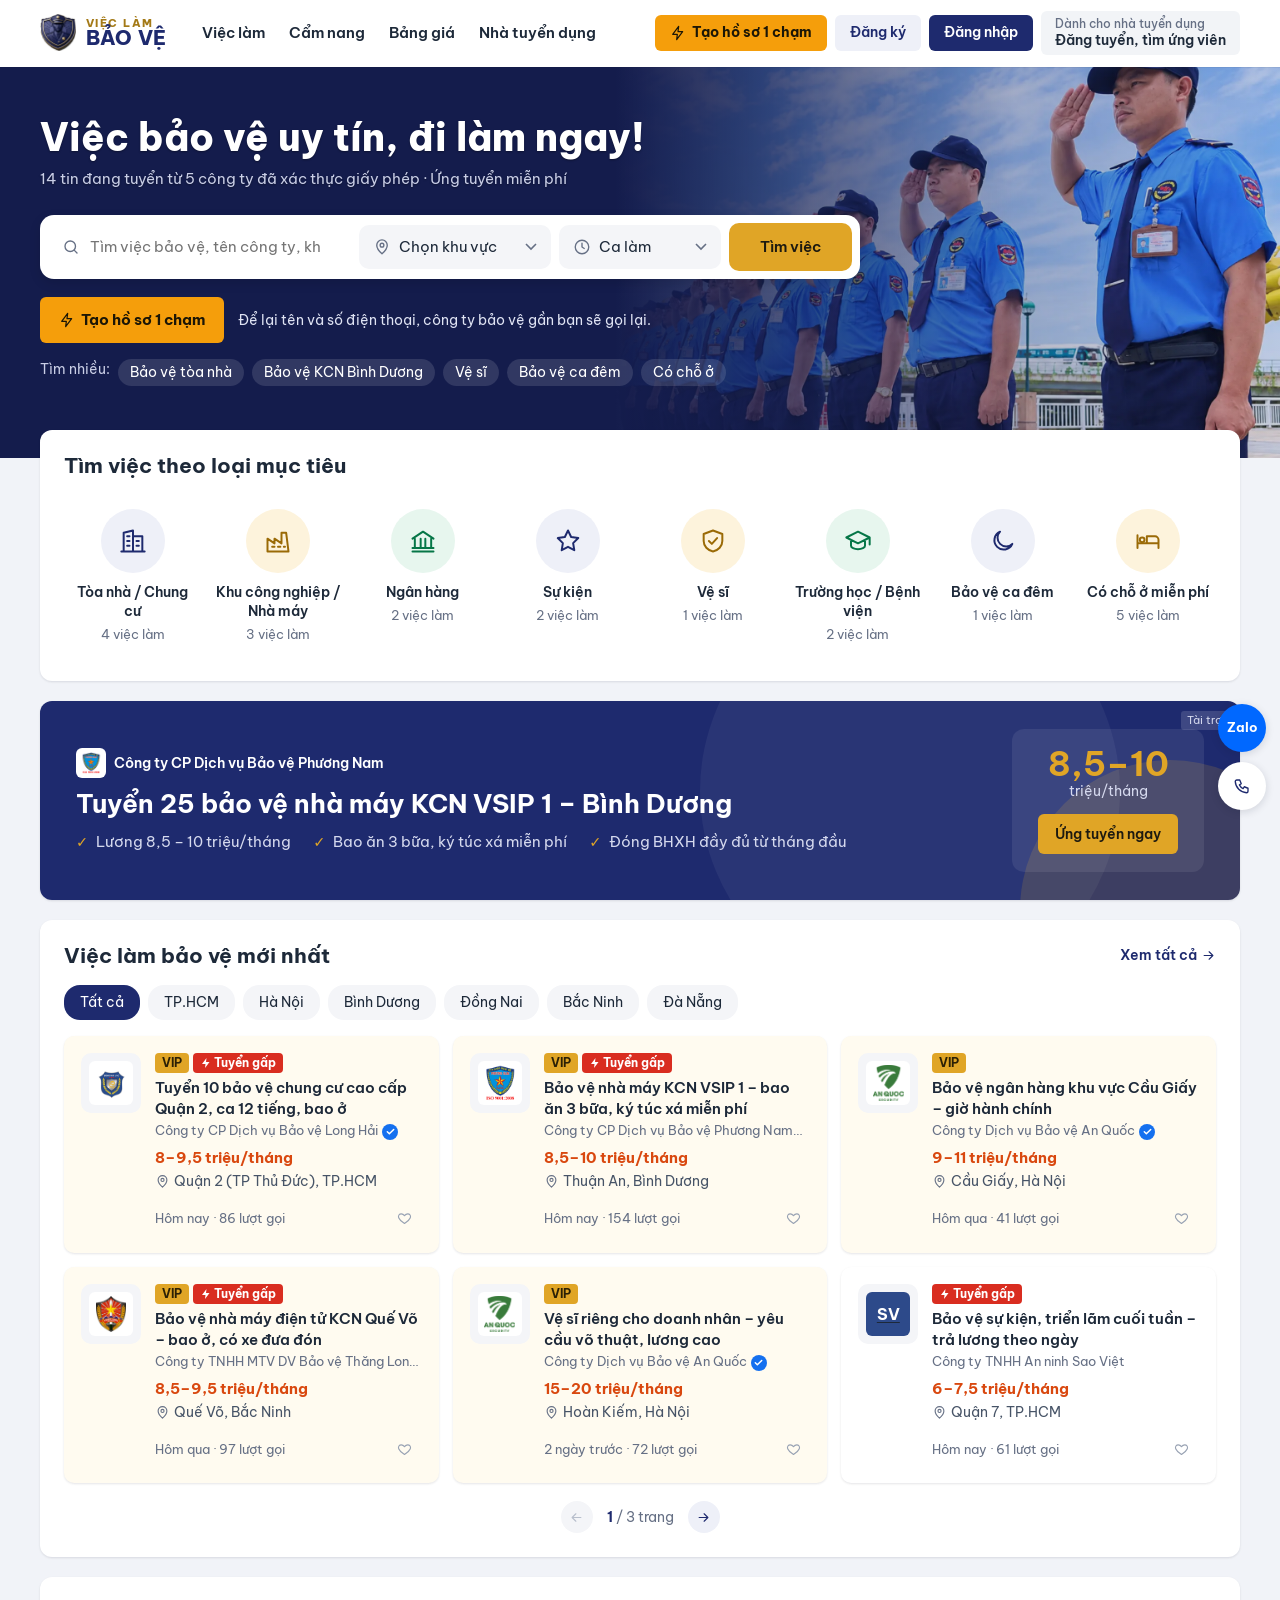
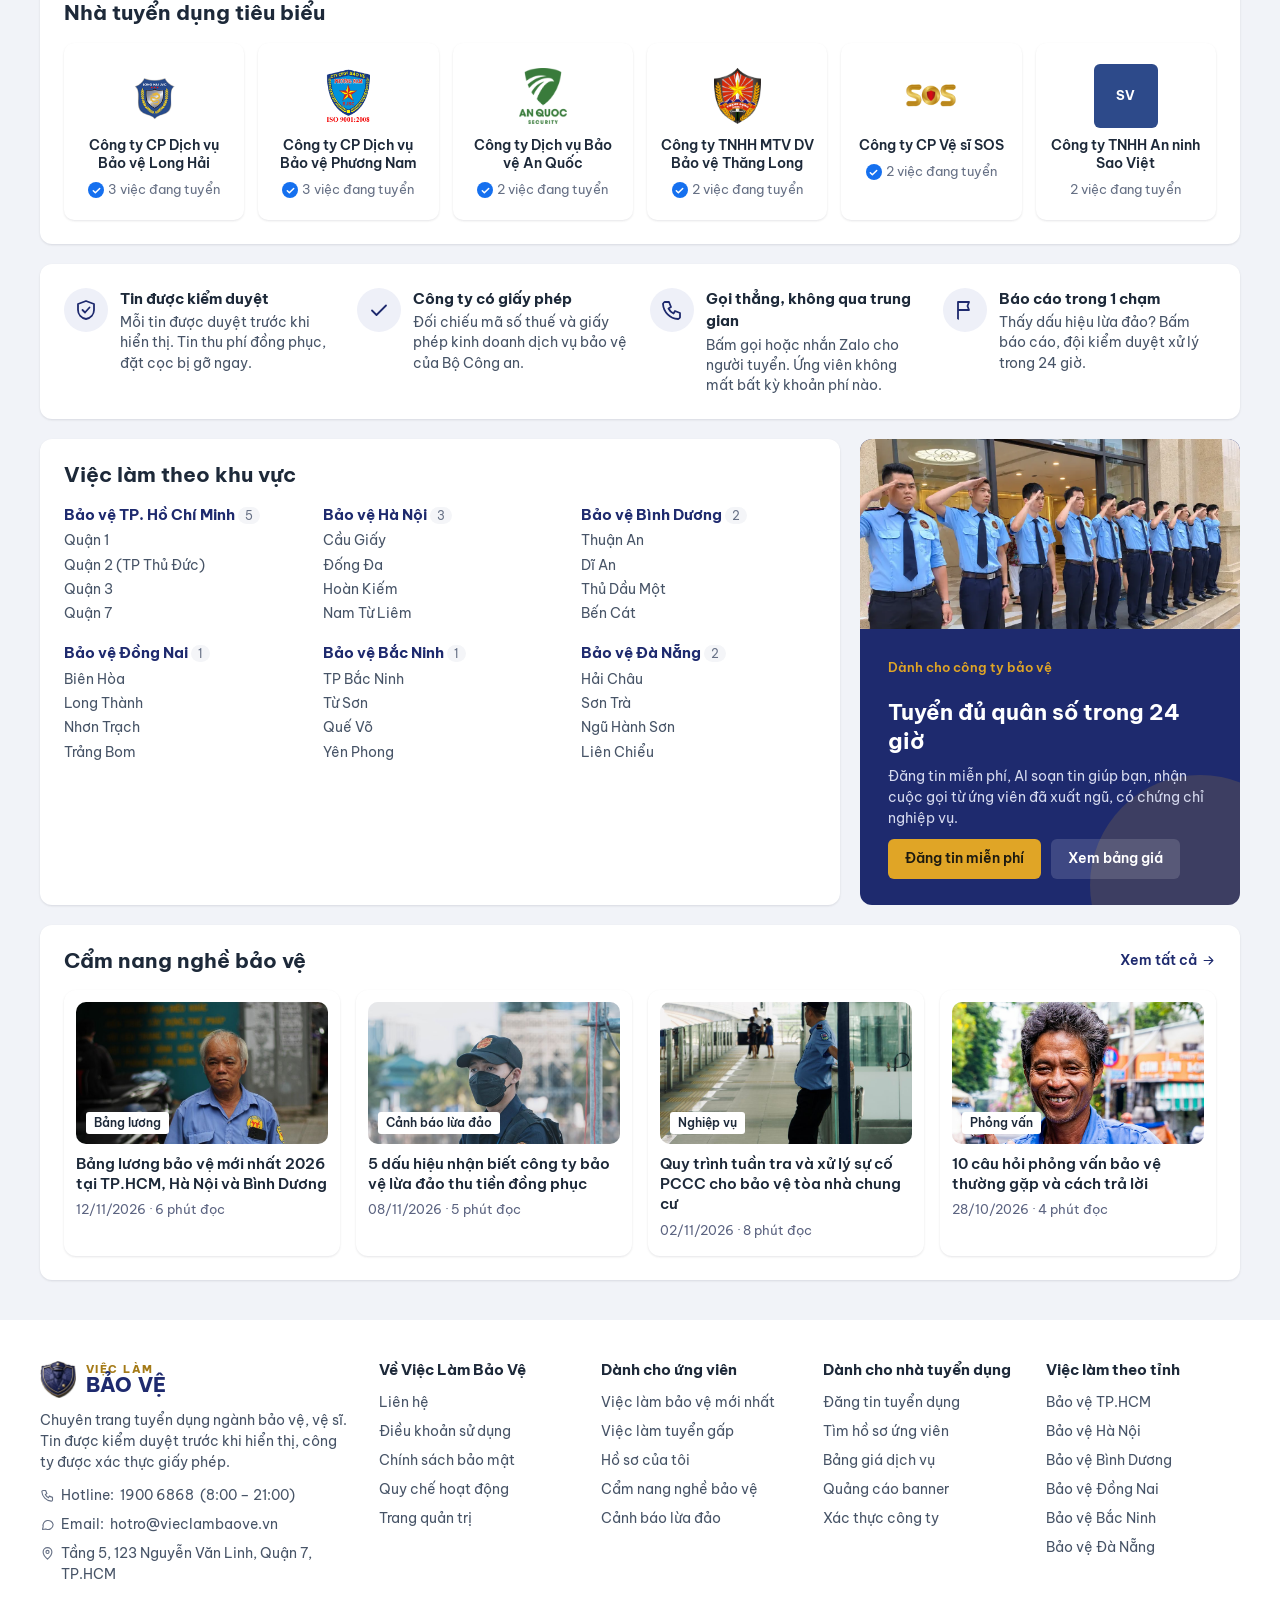
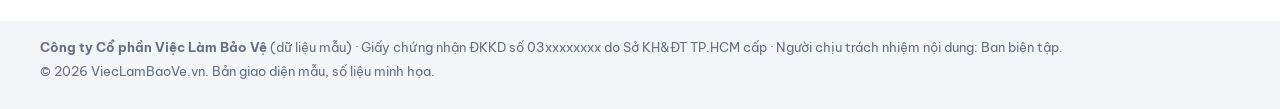
==== commit 50b44abe: "update" ====
--- a/index.html
+++ b/index.html
@@ -12,6 +12,14 @@
   <link rel="preconnect" href="https://fonts.gstatic.com" crossorigin>
   <link href="https://fonts.googleapis.com/css2?family=Be+Vietnam+Pro:wght@400;500;600;700;800&display=swap&subset=vietnamese" rel="stylesheet">
   <link rel="stylesheet" href="/assets/css/site.css">
+  <link rel="modulepreload" href="/assets/js/core.js">
+  <link rel="modulepreload" href="/assets/js/router.js">
+  <script>
+    // Trang chủ: tải ảnh hero và home.js ngay, không đợi JS dựng trang
+    if (location.pathname === '/') {
+      document.write('<link rel="preload" as="image" href="/assets/img/photos/hero-doi-bao-ve.webp" fetchpriority="high"><link rel="modulepreload" href="/assets/js/pages/home.js">');
+    }
+  </script>
 </head>
 <body>
   <a class="skip" href="#main">Bỏ qua, tới nội dung</a>
--- a/assets/css/site.css
+++ b/assets/css/site.css
@@ -603,243 +603,668 @@
 
 /* ---------- Responsive ---------- */
 /* =========================================================
-   Lớp giao diện cổng tuyển dụng (ghi đè các thành phần cũ)
+   Lớp giao diện cổng việc làm
+   Tham khảo bố cục quen thuộc của các trang việc làm lớn tại VN:
+   nền xám nhạt, khối trắng phẳng, viền mảnh, chữ gọn 14px.
    ========================================================= */
-body { font-variant-numeric: normal; font-size: 15.5px; }
-h1, h2, h3, h4 { font-weight: 700; line-height: 1.25; letter-spacing: -.01em; }
-.btn { border-radius: var(--r-s); font-weight: 600; }
-.btn-gold { background: var(--gold); color: var(--navy-ink); }
-.btn-gold:hover { background: #d8b263; }
-.input, .select, .textarea { border-radius: var(--r-s); }
-.tag { border-radius: 999px; border: 0; padding: 5px 10px; font-size: 12.5px; font-weight: 600; }
-.tag-vip { background: var(--gold-wash); color: var(--gold-ink); box-shadow: inset 0 0 0 1px #ecd9a8; }
-.tag-urgent { background: var(--signal-wash); color: var(--signal); }
-.tag-off { background: var(--paper-2); }
-.tag-ok { background: var(--ok-wash); }
-.tag-bad { background: #fbe8e6; }
-.verified { font-size: 13.5px; }
+:root { --bg: #f2f4f7; --line: #e4e7ec; --line-2: #d0d5dd; --brand: #1e2a6e; --brand-d: #151e52; --brand-wash: #eef0f8; --accent: #e0a526; --txt: #1d2939; --txt-2: #475467; --txt-3: #667085; }
+body { background: var(--bg); color: var(--txt); font: 400 14px/1.5 var(--f-body); }
+h1, h2, h3, h4 { font-weight: 700; line-height: 1.3; letter-spacing: 0; color: var(--txt); }
+a { text-underline-offset: 2px; }
+.wrap { width: min(1200px, 100% - 32px); }
+.ico-s.flip, .flip { transform: scaleX(-1); }
+
+.btn { min-height: 40px; padding: 0 16px; border-radius: 6px; font-size: 14px; font-weight: 600; box-shadow: none; }
+.btn-s { min-height: 36px; padding: 0 14px; font-size: 14px; }
+.btn-l { min-height: 46px; font-size: 15px; }
+.btn-primary { background: var(--brand); color: #fff; }
+.btn-primary:hover { background: var(--brand-d); }
+.btn-line { border-color: var(--brand); color: var(--brand); background: #fff; }
+.btn-line:hover { background: var(--brand-wash); color: var(--brand); }
+.btn-quiet { background: #fff; border-color: var(--line-2); }
+.btn-quiet:hover { border-color: var(--brand); }
+.btn-gold { background: var(--accent); color: #1d1a10; }
+.btn-gold:hover { background: #cc9418; }
+.btn-ghost { border-color: rgba(255, 255, 255, .6); color: #fff; background: transparent; }
+.btn-ghost:hover { background: rgba(255, 255, 255, .1); }
+.input, .select, .textarea { border-radius: 6px; border-color: var(--line-2); font-size: 14px; min-height: 40px; }
+.textarea { min-height: 100px; }
+.tag { border-radius: 4px; border: 0; padding: 3px 6px; font-size: 11.5px; font-weight: 700; line-height: 1.2; text-transform: uppercase; vertical-align: 2px; }
+.tag-vip { background: var(--accent); color: #2b2005; box-shadow: none; }
+.tag-urgent { background: #d92d20; color: #fff; }
+.tag-off { background: #eaecf0; color: var(--txt-3); }
+.tag-ok { background: #dcfae6; color: #067647; }
+.tag-bad { background: #fee4e2; color: #b42318; }
+.verified { color: #067647; font-size: 13px; }
+.vtick { display: inline-flex; width: 16px; height: 16px; border-radius: 50%; background: #1570ef; color: #fff; align-items: center; justify-content: center; vertical-align: -2px; margin-left: 4px; font-style: normal; }
+.vtick .ico { width: 11px; height: 11px; stroke-width: 3.2; }
+.chip { display: inline-flex; align-items: center; height: 26px; padding: 0 10px; border-radius: 13px; background: #f2f4f7; color: var(--txt-2); font-size: 13px; white-space: nowrap; }
+.chip-pay { color: var(--brand); font-weight: 600; background: var(--brand-wash); }
+.chip-ok { color: #067647; background: #ecfdf3; }
+.more { color: var(--brand); font-size: 14px; font-weight: 600; text-decoration: underline; border: 0; padding: 0; }
+.mono { border-radius: 6px; font-weight: 700; font-size: 16px; }
+.mono-l { width: 64px; height: 64px; font-size: 22px; }
 
 /* Header */
-.util { background: var(--navy-ink); }
-.mast { box-shadow: 0 1px 0 var(--rule); border-bottom: 0; }
-.mast .wrap { min-height: 72px; }
-.brand-word { font-weight: 800; line-height: 1; }
-.brand-word small { font-size: 11.5px; letter-spacing: .16em; font-weight: 700; }
-.brand-word span { font-size: 22px; letter-spacing: .01em; }
-.nav a { font-weight: 600; font-size: 15px; border-radius: var(--r-s); }
-.nav a.on { color: var(--navy); background: var(--navy-wash); box-shadow: none; border-radius: var(--r-s); }
-.burger { border-radius: var(--r-s); }
-
-/* Section heads */
-.sec { padding: 48px 0; }
-.sec-head { border-top: 0; padding-top: 0; margin-bottom: 20px; align-items: flex-end; }
-.sec-head h2 { font-size: clamp(22px, 2.4vw, 28px); }
-.more { border-bottom: 0; color: var(--navy-2); }
+.util { display: none; }
+.mast { background: #fff; border-bottom: 1px solid var(--line); box-shadow: none; }
+.mast .wrap { min-height: 64px; gap: 24px; }
+.brand img { width: 36px; height: 37px; }
+.brand-word { line-height: 1; font-weight: 800; }
+.brand-word small { font-size: 10.5px; letter-spacing: .14em; color: #a47a17; }
+.brand-word span { font-size: 20px; color: var(--brand); letter-spacing: .01em; }
+.nav { gap: 0; }
+.nav a { padding: 22px 12px; font-size: 14.5px; font-weight: 600; color: var(--txt); border-radius: 0; background: none; }
+.nav a:hover { color: var(--brand); background: none; }
+.nav a.on { color: var(--brand); background: none; box-shadow: inset 0 -2px 0 var(--brand); border-radius: 0; }
+.mast-act { gap: 8px; }
+.mast-act .acct { font-size: 14px; color: var(--brand); }
+.emp-link { display: flex; flex-direction: column; justify-content: center; padding: 0 14px; min-height: 44px; background: #f2f4f7; border-radius: 6px; text-decoration: none; font-weight: 600; font-size: 13.5px; line-height: 1.3; color: var(--txt); }
+.emp-link small { font-size: 11.5px; font-weight: 500; color: var(--txt-3); }
+.emp-link:hover { background: var(--brand-wash); }
+.burger { border-radius: 6px; border-color: var(--line-2); }
+.floaty { position: fixed; right: 14px; bottom: 90px; z-index: 30; display: flex; flex-direction: column; gap: 10px; }
+.floaty a { width: 48px; height: 48px; border-radius: 50%; background: #fff; border: 1px solid var(--line); display: flex; align-items: center; justify-content: center; color: var(--brand); text-decoration: none; box-shadow: 0 2px 6px rgba(16, 24, 40, .12); }
+.floaty .fz { background: #0068ff; color: #fff; border-color: #0068ff; font-weight: 700; font-size: 13px; }
+
+/* Footer */
+.foot { background: #fff; color: var(--txt-2); border-top: 1px solid var(--line); margin-top: 40px; font-size: 14px; }
+.foot a { color: var(--txt-2); }
+.foot a:hover { color: var(--brand); }
+.foot-top { grid-template-columns: 1.6fr repeat(4, 1fr); gap: 28px; padding: 40px 0 28px; }
+.foot h4 { font-size: 14.5px; font-weight: 700; color: var(--txt); margin-bottom: 12px; }
+.foot li { margin-bottom: 8px; }
+.foot .brand-word span { color: var(--brand); }
+.foot .brand-word small { color: #a47a17; }
+.foot-note { margin: 12px 0; max-width: 38ch; }
+.foot-contact { list-style: none; }
+.foot-contact li { display: flex; gap: 6px; align-items: flex-start; }
+.foot-contact .ico { flex: none; margin-top: 3px; }
+.foot-contact .ico { color: var(--txt-3); }
+.foot-base { display: block; border-top: 1px solid var(--line); padding: 16px 0 24px; font-size: 13px; color: var(--txt-3); }
+.foot-base p { margin: 0 0 4px; }
+
+/* Hero tìm kiếm */
+.hero { background: var(--brand); padding: 32px 0 28px; }
+.hero h1 { color: #fff; text-align: center; font-size: 26px; font-weight: 700; margin-bottom: 20px; }
+.hsearch { display: grid; grid-template-columns: minmax(0, 1fr) 260px auto; background: #fff; border-radius: 8px; padding: 6px; gap: 0; align-items: center; max-width: 1000px; margin: 0 auto; }
+.hsearch label { display: flex; align-items: center; gap: 8px; padding: 0 14px; min-width: 0; color: var(--txt-3); }
+.hs-loc { border-left: 1px solid var(--line); }
+.hsearch input, .hsearch select { border: 0; outline: none; min-height: 44px; width: 100%; font-size: 15px; background: transparent; color: var(--txt); appearance: none; }
+.hsearch select { cursor: pointer; background: url("data:image/svg+xml,%3Csvg xmlns='http://www.w3.org/2000/svg' width='12' height='8'%3E%3Cpath d='M1 1l5 5 5-5' fill='none' stroke='%23667085' stroke-width='1.6'/%3E%3C/svg%3E") no-repeat right center; padding-right: 18px; }
+.hsearch label:focus-within { box-shadow: inset 0 -2px 0 var(--accent); }
+.hsearch .btn { min-height: 46px; padding: 0 30px; font-size: 15px; }
+.hquick { display: flex; flex-wrap: wrap; justify-content: center; gap: 8px; margin: 14px 0 0; font-size: 13.5px; color: #c9cee6; }
+.hquick a { color: #fff; text-decoration: none; padding: 3px 12px; border-radius: 14px; background: rgba(255, 255, 255, .12); }
+.hquick a:hover { background: rgba(255, 255, 255, .22); }
+.hgrid { display: grid; grid-template-columns: 300px minmax(0, 1fr); gap: 16px; margin-top: 24px; }
+.hcats { background: #fff; border-radius: 8px; padding: 6px 0; }
+.hcats ul { list-style: none; }
+.hcats a { display: flex; align-items: center; gap: 8px; padding: 9px 16px; text-decoration: none; font-size: 14px; font-weight: 500; color: var(--txt); }
+.hcats a span { flex: 1; min-width: 0; white-space: nowrap; overflow: hidden; text-overflow: ellipsis; }
+.hcats em { font-style: normal; color: var(--txt-3); font-size: 13px; }
+.hcats .ico { color: var(--txt-3); }
+.hcats a:hover { background: var(--brand-wash); color: var(--brand); }
+.hbanner { position: relative; display: flex; align-items: center; justify-content: space-between; gap: 20px; background: #fff; border-radius: 8px; padding: 26px 32px; text-decoration: none; overflow: hidden; color: var(--txt); border-left: 0; }
+.hbanner::before { content: ''; position: absolute; right: -60px; top: -60px; width: 380px; height: 380px; border-radius: 50%; background: #f6efe0; }
+.hb-ad { position: absolute; top: 10px; right: 12px; font-size: 11px; color: var(--txt-3); background: #f2f4f7; padding: 1px 6px; border-radius: 3px; z-index: 1; }
+.hb-text { position: relative; z-index: 1; }
+.hb-co { display: flex; align-items: center; gap: 8px; font-size: 13.5px; font-weight: 600; color: var(--txt-2); }
+.hb-co .mono { width: 30px; height: 30px; font-size: 12px; }
+.hbanner strong { display: block; font-size: 26px; line-height: 1.25; color: var(--brand); margin: 12px 0; }
+.hbanner ul { list-style: none; margin-bottom: 18px; font-size: 14.5px; color: var(--txt-2); }
+.hbanner li::before { content: '✓'; color: #067647; font-weight: 700; margin-right: 8px; }
+.hbanner img { position: relative; z-index: 1; width: 190px; height: auto; flex: none; }
+.hbanner:hover strong { text-decoration: underline; }
+
+.alertbar { display: flex; gap: 10px; align-items: flex-start; margin: 16px 0; padding: 10px 14px; border: 1px solid #b2ccff; background: #eff4ff; border-radius: 6px; font-size: 13.5px; color: var(--txt-2); }
+.alertbar .ico { color: #1570ef; margin-top: 2px; }
+.alertbar a { color: #1570ef; font-weight: 600; }
+
+/* Khối nội dung trắng */
+.panel-box { background: #fff; border-radius: 8px; padding: 20px 24px 24px; margin-bottom: 16px; }
+.pb-head { display: flex; justify-content: space-between; align-items: center; gap: 12px; margin-bottom: 14px; }
+.pb-head h2 { font-size: 22px; color: var(--brand); }
+.pb-filter { display: flex; align-items: center; gap: 12px; margin-bottom: 16px; flex-wrap: wrap; }
+.pf-label { display: inline-flex; align-items: center; gap: 6px; color: var(--txt-3); font-size: 14px; }
+.pills-row { display: flex; gap: 8px; overflow-x: auto; scrollbar-width: none; }
+.pills-row::-webkit-scrollbar { display: none; }
+.pills-row button { border: 0; background: #f2f4f7; color: var(--txt); border-radius: 16px; padding: 6px 14px; font-size: 14px; white-space: nowrap; }
+.pills-row button:hover { color: var(--brand); }
+.pills-row button.on { background: var(--brand); color: #fff; }
+
+/* Thẻ việc dạng lưới */
+.jgrid { display: grid; grid-template-columns: repeat(3, minmax(0, 1fr)); gap: 12px; }
+.jgrid .empty { grid-column: 1 / -1; }
+.jcard { position: relative; display: grid; grid-template-columns: 64px minmax(0, 1fr); gap: 10px 12px; padding: 12px; border: 1px solid var(--line); border-radius: 8px; background: #fff; }
+.jcard:hover { border-color: var(--brand); }
+.jcard.is-vip { background: #fffcf3; border-color: #f0dca8; }
+.jcard.is-vip:hover { border-color: var(--accent); }
+.jc-logo { display: flex; width: 64px; height: 64px; border: 1px solid var(--line); border-radius: 6px; align-items: center; justify-content: center; background: #fff; }
+.jc-logo .mono { width: 48px; height: 48px; }
+.jcard h3 { font-size: 14.5px; font-weight: 600; line-height: 1.4; display: -webkit-box; -webkit-line-clamp: 2; -webkit-box-orient: vertical; overflow: hidden; }
+.jcard h3 .tag { margin-right: 6px; }
+.jcard h3 a { text-decoration: none; }
+.jcard h3 a::after { content: ''; position: absolute; inset: 0; }
+.jcard h3 a:hover { color: var(--brand); }
+.jc-co { margin: 2px 0 0; font-size: 12.5px; color: var(--txt-3); text-transform: uppercase; white-space: nowrap; overflow: hidden; text-overflow: ellipsis; }
+.jc-foot { grid-column: 1 / -1; display: flex; gap: 6px; align-items: center; min-width: 0; }
+.jc-foot .chip { overflow: hidden; text-overflow: ellipsis; }
+.jc-foot .savebtn { margin-left: auto; }
+.savebtn { position: relative; z-index: 2; width: 30px; height: 30px; border-radius: 50%; border: 1px solid var(--line-2); background: #fff; color: var(--brand); display: inline-flex; align-items: center; justify-content: center; flex: none; }
+.savebtn .ico { width: 15px; height: 15px; }
+.savebtn:hover { border-color: var(--brand); background: var(--brand-wash); }
+.savebtn[aria-pressed="true"] { background: var(--brand); color: #fff; border-color: var(--brand); }
+.pg { display: flex; justify-content: center; align-items: center; gap: 14px; margin-top: 18px; font-size: 14px; color: var(--txt-3); }
+.pg b { color: var(--brand); }
+.pg button { width: 32px; height: 32px; border-radius: 50%; border: 1px solid var(--brand); background: #fff; color: var(--brand); display: inline-flex; align-items: center; justify-content: center; }
+.pg button[disabled] { border-color: var(--line-2); color: var(--line-2); cursor: default; }
+
+/* Khu vực + công ty */
+.arealinks { display: grid; grid-template-columns: repeat(3, 1fr); gap: 18px 28px; }
+.arealinks h3 { font-size: 15px; margin-bottom: 6px; }
+.arealinks h3 a { text-decoration: none; color: var(--brand); }
+.arealinks h3 a:hover { text-decoration: underline; }
+.arealinks em { font-style: normal; font-weight: 400; color: var(--txt-3); font-size: 13px; }
+.arealinks ul { list-style: none; font-size: 13.5px; }
+.arealinks li { margin-bottom: 4px; }
+.arealinks li a { color: var(--txt-2); text-decoration: none; }
+.arealinks li a:hover { color: var(--brand); text-decoration: underline; }
+.cogrid { display: grid; grid-template-columns: repeat(6, minmax(0, 1fr)); gap: 12px; }
+.cobox { display: flex; flex-direction: column; align-items: center; text-align: center; gap: 8px; padding: 18px 12px; border: 1px solid var(--line); border-radius: 8px; text-decoration: none; }
+.cobox:hover { border-color: var(--brand); }
+.cobox b { font-size: 13.5px; font-weight: 600; line-height: 1.35; display: -webkit-box; -webkit-line-clamp: 2; -webkit-box-orient: vertical; overflow: hidden; }
+.cobox span { font-size: 12.5px; color: var(--txt-3); }
+.cobox .vtick { margin: 0 4px 0 0; }
+
+.empband { display: flex; justify-content: space-between; align-items: center; gap: 24px; background: var(--brand); color: #d5d9ee; border-radius: 8px; padding: 24px 28px; margin-bottom: 16px; flex-wrap: wrap; }
+.empband h2 { color: #fff; font-size: 20px; margin-bottom: 4px; }
+.empband p { margin: 0; }
+.eb-act { display: flex; gap: 10px; flex-wrap: wrap; }
+
+.bgrid { display: grid; grid-template-columns: repeat(4, minmax(0, 1fr)); gap: 16px; }
+.bc-thumb { display: flex; align-items: flex-end; aspect-ratio: 16 / 9; border-radius: 6px; padding: 10px; text-decoration: none; margin-bottom: 10px; }
+.bc-thumb span { background: #fff; color: var(--txt); font-size: 12px; font-weight: 600; padding: 2px 8px; border-radius: 3px; }
+.t-0 { background: #dfe4f3; } .t-1 { background: #f4e9cf; } .t-2 { background: #dcefe4; } .t-3 { background: #f3dfdc; }
+.bcard h3 { font-size: 14.5px; font-weight: 600; line-height: 1.4; }
+.bcard h3 a { text-decoration: none; }
+.bcard h3 a:hover { color: var(--brand); text-decoration: underline; }
+.bcard .meta { margin: 6px 0 0; font-size: 13px; }
+
+/* Danh sách việc (trang việc làm) */
+.jlist { display: flex; flex-direction: column; gap: 10px; border: 0; }
+.jrow { display: grid; grid-template-columns: 96px minmax(0, 1fr); gap: 16px; padding: 14px 16px; background: #fff; border: 1px solid var(--line); border-radius: 8px; position: relative; box-shadow: none; }
+.jrow:hover { border-color: var(--brand); background: #fff; box-shadow: none; }
+.jrow.is-vip, .jrow.is-vip:hover { background: #fffcf3; border-color: #f0dca8; }
+.jrow.is-vip:hover { border-color: var(--accent); }
+.jrow.is-off { opacity: .65; }
+.jr-logo { display: flex; width: 96px; height: 96px; border: 1px solid var(--line); border-radius: 6px; align-items: center; justify-content: center; background: #fff; }
+.jr-logo .mono { width: 64px; height: 64px; font-size: 22px; }
+.jr-top { display: flex; justify-content: space-between; gap: 16px; align-items: flex-start; }
+.jrow h3 { font-size: 16px; font-weight: 600; line-height: 1.4; }
+.jrow h3 .tag { margin-right: 6px; }
+.jrow h3 a { text-decoration: none; }
+.jrow h3 a::after { content: ''; position: absolute; inset: 0; }
+.jrow h3 a:hover { color: var(--brand); }
+.jr-pay { color: var(--brand); font-weight: 700; font-size: 15px; white-space: nowrap; }
+.jr-co { margin: 2px 0 8px; font-size: 13px; color: var(--txt-3); text-transform: uppercase; }
+.jr-chips { display: flex; flex-wrap: wrap; gap: 6px; }
+.jr-foot { display: flex; justify-content: space-between; align-items: center; gap: 12px; margin-top: 10px; padding-top: 10px; border-top: 1px solid #f2f4f7; }
+.jr-meta { font-size: 13px; color: var(--txt-3); }
+.jrow-ad { border: 1px dashed var(--line-2); border-radius: 8px; background: #fff; padding: 12px 16px; }
+.adlabel { border-radius: 3px; font-weight: 600; font-size: 11px; background: #f2f4f7; border: 0; }
+.ttabs { gap: 8px; border-bottom: 0; margin-bottom: 12px; }
+.ttabs button, .ttabs a { padding: 6px 14px; border: 0; border-radius: 16px; background: #f2f4f7; color: var(--txt); font-size: 14px; font-weight: 500; }
+.ttabs button:hover, .ttabs a:hover { color: var(--brand); }
+.ttabs .on, .ttabs .on:hover { background: var(--brand); color: #fff; }
+
+/* Đầu trang con */
+.phead { background: #fff; border-bottom: 1px solid var(--line); padding: 18px 0; }
+.crumbs { font-size: 13px; margin-bottom: 6px; }
+.crumbs a:hover { color: var(--brand); }
+.phead h1 { font-size: 22px; max-width: none; }
+.phead p { margin-top: 4px; font-size: 14px; color: var(--txt-2); }
+
+/* Bộ lọc */
+.listing { grid-template-columns: 280px minmax(0, 1fr); gap: 16px; padding-top: 16px; }
+.filters { background: #fff; border: 0; border-radius: 8px; padding: 16px 18px; box-shadow: none; top: 80px; }
+.fgroup { padding: 12px 0 14px; border-color: var(--line); }
+.fgroup > b { font-size: 14px; font-weight: 700; color: var(--txt); margin-bottom: 6px; }
+.fgroup:last-child { border-bottom: 0; }
+.check { font-size: 14px; min-height: 30px; }
+.check input { width: 16px; height: 16px; accent-color: var(--brand); }
+.dlist a { font-size: 14px; padding: 4px 0; }
+.list-bar { background: #fff; border-radius: 8px; padding: 10px 14px; margin-bottom: 10px; }
+.list-bar .select { min-height: 36px; }
+.active-f button { border-radius: 14px; font-size: 13px; background: var(--brand-wash); border-color: transparent; color: var(--brand); }
+.empty { background: #fff; border: 0; border-radius: 8px; }
+.empty h3 { font-size: 17px; }
+.pager a, .pager span { min-width: 36px; height: 36px; border-radius: 6px; font-size: 14px; border-color: var(--line-2); background: #fff; }
+.pager .on { background: var(--brand); border-color: var(--brand); }
+.seo-text { background: #fff; border-radius: 8px; border: 0; padding: 20px 24px; margin-top: 16px; }
+.seo-text h2 { font-size: 17px; }
+.seo-text p, .linkcloud { font-size: 14px; }
+
+/* Chi tiết tin */
+.detail { grid-template-columns: minmax(0, 1fr) 340px; gap: 16px; padding-top: 16px; }
+.detail > :first-child { background: #fff; border-radius: 8px; padding: 22px 24px; }
+.d-title { font-size: 22px; margin-bottom: 10px; }
+.d-co { font-size: 14px; padding-bottom: 16px; border-color: var(--line); }
+.d-co a { color: var(--brand); }
+.facts { display: grid; grid-template-columns: repeat(3, 1fr); gap: 0; border: 1px solid var(--line); border-radius: 8px; overflow: hidden; background: #fff; margin: 18px 0 24px; }
+.facts div { border: 0; border-right: 1px solid var(--line); border-bottom: 1px solid var(--line); background: #fff; padding: 12px 14px; }
+.facts div:nth-child(3n) { border-right: 0; }
+.facts dt { font-size: 13px; font-weight: 400; color: var(--txt-3); }
+.facts dd { font-size: 14.5px; }
+.facts .big dd { font-size: 16px; font-weight: 700; color: var(--brand); }
+.d-sec h2 { font-size: 17px; padding-left: 10px; border-left: 4px solid var(--brand); line-height: 1.2; border-radius: 0; }
+.d-sec { font-size: 14.5px; }
+.notice { border-radius: 6px; font-size: 14px; }
+.d-report { font-size: 14px; border-color: var(--line); }
+.aside { top: 80px; gap: 12px; }
+.box { background: #fff; border: 0; border-radius: 8px; padding: 18px; box-shadow: none; }
+.box-ink { border: 0; box-shadow: none; }
+.box h3 { font-size: 16px; }
+.apply-pay { font-size: 22px; font-weight: 700; color: var(--brand); }
+.apply-pay small { font-size: 13px; }
+.apply-btns { margin: 14px 0 10px; }
+.kv { font-size: 14px; }
+.kv li { border-color: var(--line); }
+.expired { border: 1px solid #fecdca; background: #fef3f2; border-radius: 8px; box-shadow: none; }
+.expired h2 { font-size: 18px; color: #b42318; }
+
+/* Công ty, bài viết */
+.co-head h1 { font-size: 22px; }
+.article { gap: 16px; padding-top: 16px; }
+.article > *:first-child { background: #fff; border-radius: 8px; padding: 24px 28px; }
+.prose { font-size: 16px; line-height: 1.7; }
+.prose h2 { font-size: 20px; }
+.prose h3 { font-size: 17px; }
+.prose blockquote { border: 0; border-left: 4px solid var(--brand); background: var(--brand-wash); border-radius: 0; padding: 12px 16px; font-style: normal; }
+.prose th { font-size: 13px; font-weight: 600; text-transform: none; }
+
+/* Bảng giá */
+.plans { gap: 12px; border: 0; background: none; }
+.plan { background: #fff; border: 1px solid var(--line); border-radius: 8px; box-shadow: none; padding: 22px 20px; }
+.plan:last-child { border-right: 1px solid var(--line); }
+.plan.hot { background: #fff; color: var(--txt); border: 2px solid var(--brand); box-shadow: none; }
+.plan.hot .tier, .plan.hot .price { color: var(--brand); }
+.plan.hot .desc, .plan.hot .unit { color: var(--txt-3); }
+.plan.hot li { border-color: transparent; }
+.plan.hot li .ico { color: #067647; }
+.plan .tier { font-size: 17px; }
+.plan .price { font-size: 26px; font-weight: 700; color: var(--brand); }
+.plan li { font-size: 14px; border: 0; }
+.plan-flag { display: inline-block; align-self: flex-start; background: var(--brand); color: #fff; font-size: 12px; font-weight: 600; padding: 2px 8px; border-radius: 3px; }
+.tbl-wrap { border: 0; border-radius: 8px; box-shadow: none; background: #fff; }
+.tbl { font-size: 14px; }
+.tbl th { font-size: 13px; font-weight: 600; background: #f9fafb; border-bottom: 1px solid var(--line); text-transform: none; }
+.tbl td { border-color: var(--line); }
+.faq details { background: #fff; border: 0; border-radius: 6px; margin-bottom: 8px; padding: 0 16px; }
+.faq summary { font-size: 15px; padding: 14px 0; }
+
+/* Đăng nhập */
+.auth { background: var(--bg); }
+.auth-side { background: var(--brand); }
+.auth-side h2 { font-size: 26px; }
+.auth-side li::before { font-size: 15px; }
+.auth-side .kicker, .band .kicker { color: var(--accent); }
+.auth-form { background: #fff; border: 0; border-radius: 8px; padding: 28px; box-shadow: none; align-self: flex-start; width: 100%; max-width: 440px; }
+.auth-form h1 { font-size: 22px; }
+.stepper i { height: 4px; border-radius: 2px; }
+.stepper i.on { background: var(--brand); }
+.otp input { font-size: 20px; border-radius: 6px; }
+.role { border-radius: 6px; }
+
+/* Khu quản lý */
+.desk { gap: 16px; padding-top: 16px; }
+.desk-nav { background: #fff; border: 0; border-radius: 8px; padding: 14px 10px; box-shadow: none; top: 80px; }
+.desk-who { padding: 0 8px 12px; border-color: var(--line); }
+.desk-nav nav a { border-radius: 6px; font-size: 14px; padding: 9px 10px; }
+.desk-nav nav a.on { background: var(--brand-wash); color: var(--brand); }
+.desk-nav nav a.on em { background: var(--brand); color: #fff; }
+.desk > div:last-child { min-width: 0; }
+.desk-title { border: 0; padding: 0; margin-bottom: 14px; }
+.desk-title h1 { font-size: 22px; }
+.kpis { gap: 12px; border: 0; background: none; margin-bottom: 16px; }
+.kpis div { background: #fff; border: 0; border-radius: 8px; box-shadow: none; }
+.kpis div:last-child { border: 0; }
+.kpis span { font-size: 13px; font-weight: 500; text-transform: none; }
+.kpis b { font-size: 24px; font-weight: 700; color: var(--brand); }
+.panel { background: #fff; border-radius: 8px; padding: 18px 20px; margin-bottom: 16px; }
+.panel-h h2 { font-size: 17px; }
+.life { border: 1px solid var(--line); border-radius: 8px; overflow: hidden; box-shadow: none; background: #fff; }
+.life div { border-color: var(--line); }
+.life b { font-size: 22px; font-weight: 700; }
+.ats-col { background: #f2f4f7; border-radius: 8px; }
+.ats-col h3 { font-size: 13.5px; text-transform: none; }
+.cand { border-color: var(--line); border-radius: 6px; box-shadow: none; }
+.people { border: 0; background: none; padding: 0; box-shadow: none; }
+.person { border-color: var(--line); }
+.person .mono { background: var(--brand-wash); color: var(--brand); }
+.formcard { border: 0; border-radius: 8px; box-shadow: none; }
+.formcard h3 { font-size: 16px; }
+.compose .chat { border: 0; box-shadow: none; border-radius: 8px; }
+.chat { border-radius: 8px; box-shadow: none; }
+.msg { border-radius: 8px; }
+.msg-bot { background: #f2f4f7; border: 0; }
+.msg-bot b { text-transform: none; font-size: 12.5px; }
+.modal-box { border: 0; border-radius: 8px; box-shadow: 0 12px 32px rgba(16, 24, 40, .2); }
+.modal-box h2 { font-size: 19px; }
+.nf b { font-size: 84px; font-weight: 800; color: var(--line-2); }
+.nf h1 { font-size: 24px; }
+.auth > *, .grid2 > *, .grid3 > * { min-width: 0; }
+.upload { min-width: 0; overflow: hidden; border-radius: 6px; }
+.upload input { width: 100%; }
+
+/* ---------------------------------------------------------
+   Không dùng viền: tách khối bằng nền (trắng trên xám, xám nhạt
+   trong khối trắng), khoảng trắng và trạng thái hover.
+   --------------------------------------------------------- */
+:root { --fill: #f4f5f8; --fill-2: #eceef3; --fill-h: #e9ecf6; }
+body * { border-color: transparent !important; }
+.d-sec h2 { border-left: 0; padding-left: 0; }
+
+/* Trường nhập: nền xám, không khung */
+.input, .select, .textarea, .otp input, .phone, .chat-form input, .chat-form textarea, .cand select { background-color: var(--fill); }
+.input:focus, .select:focus, .textarea:focus, .otp input:focus, .chat-form input:focus, .chat-form textarea:focus { background-color: #fff; outline: 2px solid var(--brand); outline-offset: -2px; }
+.phone span { background: var(--fill-2); border-radius: 6px 0 0 6px; }
+.phone:focus-within { background: #fff; outline: 2px solid var(--brand); }
+.filters .input, .filters .select, .list-bar .select { background-color: var(--fill); }
+
+/* Nút */
+.btn-line { background: var(--brand-wash); color: var(--brand); }
+.btn-line:hover { background: var(--fill-h); }
+.btn-quiet, .burger { background: var(--fill); }
+.btn-quiet:hover, .burger:hover { background: var(--fill-2); }
+.btn-ghost { background: rgba(255, 255, 255, .14); }
+.btn-ghost:hover { background: rgba(255, 255, 255, .24); }
+.pill span { background: var(--fill); }
+.pill input:checked + span { background: var(--brand); color: #fff; }
+.savebtn { background: var(--brand-wash); }
+.savebtn:hover { background: var(--fill-h); }
+.pg button { background: var(--brand-wash); }
+.pg button[disabled] { background: var(--fill); color: #b8bfcc; }
+.pager a, .pager span { background: #fff; }
+.floaty a { box-shadow: 0 2px 8px rgba(16, 24, 40, .14); }
+
+/* Header, footer */
+.mast { box-shadow: 0 1px 0 rgba(16, 24, 40, .06); }
+.foot-base { background: var(--fill); margin-inline: calc(50% - 50vw); padding-inline: calc(50vw - 50%); }
+.hs-loc { margin-left: 6px; }
+.hsearch label { background: var(--fill); border-radius: 6px; margin-right: 6px; }
+.hsearch label:focus-within { box-shadow: none; background: #fff; outline: 2px solid var(--accent); outline-offset: -2px; }
+
+/* Thẻ việc trong khối trắng */
+.jcard { background: var(--fill); }
+.jcard:hover { background: var(--fill-h); }
+.jcard.is-vip { background: #fdf5df; }
+.jcard.is-vip:hover { background: #faecc6; }
+.jc-logo, .jr-logo { background: #fff; }
+.jcard .chip { background: #fff; }
+.jcard .chip-pay { background: #fff; }
+.jcard .savebtn { background: #fff; }
+
+/* Dòng việc trên nền xám */
+.jlist { gap: 8px; }
+.jrow:hover { background: #fbfcff; }
+.jrow:hover h3 a { color: var(--brand); text-decoration: underline; }
+.jrow.is-vip, .jrow.is-vip:hover { background: #fffaeb; }
+.jrow .jr-logo { background: var(--fill); }
+.jrow.is-vip .jr-logo { background: #fff; }
+.jr-foot { padding-top: 4px; }
+.jrow-ad { background: var(--fill-2); }
+
+.cobox { background: var(--fill); }
+.cobox:hover { background: var(--fill-h); }
+.fgroup { padding: 10px 0; }
+.fgroup + .fgroup { margin-top: 4px; }
+
+/* Chi tiết tin */
+.facts { gap: 8px; background: none; border-radius: 0; overflow: visible; }
+.facts div { background: var(--fill); border-radius: 6px; }
+.d-co { padding-bottom: 6px; }
+.kv li { padding: 7px 0; }
+.kv li:nth-child(odd) { background: var(--fill); margin-inline: -8px; padding-inline: 8px; border-radius: 4px; }
+.notice { background: var(--fill); }
+
+/* Bảng: dòng xen kẽ thay cho kẻ */
+.tbl th { background: var(--fill-2); }
+.tbl tbody tr:nth-child(even) td { background: #f9fafb; }
+.tbl tbody tr:hover td { background: var(--brand-wash); }
+
+/* Bảng giá */
+.plan.hot { background: var(--brand-wash); }
+
+/* Đăng nhập */
+.role { background: var(--fill); }
+.role:hover { background: var(--fill-2); }
+.role:has(input:checked) { background: var(--brand-wash); box-shadow: inset 0 0 0 2px var(--brand); }
+
+/* Khu quản lý */
+.life { gap: 8px; background: none; border-radius: 0; overflow: visible; }
+.life div { background: var(--fill); border-radius: 6px; }
+.person { padding: 12px; border-radius: 6px; }
+.person:nth-child(odd) { background: var(--fill); }
+.notes li { padding: 12px; border-radius: 6px; }
+.notes li.unread { background: #fff6ed; }
+.switch { padding: 12px 0; }
+.switch + .switch { box-shadow: 0 -1px 0 var(--fill-2); }
+.risk { background: var(--fill); }
+.upload { background: var(--fill); }
+.qr { background: #fff; box-shadow: 0 0 0 8px var(--fill); }
+.compose .chat, .chat { background: var(--fill); }
+.ats-col { background: var(--fill-2); }
+.ats-col.drop { background: var(--fill-h); outline: 0; }
+.desk-who { padding-bottom: 8px; }
+.modal-box { box-shadow: 0 16px 40px rgba(16, 24, 40, .22); }
+.detail .jrow, .article .jrow { background: var(--fill); }
+.detail .jrow:hover { background: var(--fill-h); }
+.detail .jrow .jr-logo { background: #fff; }
+.detail .notes li:nth-child(odd) { background: var(--fill); }
+
+/* =========================================================
+   Bố cục v4 – tham khảo vieclam24h / vieclamtot
+   Khối trắng bo 12px trên nền xám xanh, đổ bóng rất nhẹ, không viền.
+   ========================================================= */
+:root { --bg: #f1f3f8; --card-sh: 0 1px 2px rgba(16, 24, 40, .05), 0 1px 3px rgba(16, 24, 40, .06); --card-sh-h: 0 6px 18px rgba(16, 24, 40, .10); --pay-c: #d9480f; --r-card: 12px; }
+body { background: var(--bg); }
+.btn-soft { background: #fff; color: var(--brand); box-shadow: var(--card-sh); border-radius: 22px; padding: 0 22px; }
+.btn-soft:hover { background: var(--brand-wash); }
+.more { display: inline-flex; align-items: center; gap: 4px; text-decoration: none; }
 .more:hover { text-decoration: underline; }
-.kicker { font-size: 13.5px; font-weight: 600; color: var(--gold-ink); }
-.kicker::before { display: none; }
 
 /* Hero */
-.lead { background: var(--navy-ink); background-image: radial-gradient(circle at 85% 10%, rgba(201, 162, 78, .14), transparent 45%), linear-gradient(180deg, #18214a, #0d1330); color: #d7dbea; padding: 52px 0 60px; border-bottom: 0; }
-.lead .wrap { grid-template-columns: minmax(0, 7fr) minmax(0, 4fr); gap: 40px; align-items: center; }
-.lead-badge { display: inline-flex; align-items: center; gap: 8px; padding: 6px 12px; border-radius: 999px; background: rgba(201, 162, 78, .14); color: #ecd6a3; font-size: 13.5px; font-weight: 600; margin-bottom: 18px; }
-.lead h1 { color: #fff; font-size: clamp(30px, 3.8vw, 46px); line-height: 1.18; font-weight: 800; max-width: 20ch; letter-spacing: -.02em; }
-.lead h1 em { color: var(--gold); }
-.lead-sub { color: #c4c9de; font-size: 17px; margin: 14px 0 26px; }
-.finder { border: 0; border-radius: var(--r); box-shadow: 0 10px 30px rgba(0, 0, 0, .25); overflow: hidden; color: var(--ink); }
-.finder label span { font-size: 12.5px; font-weight: 600; color: var(--mute); }
-.finder label:focus-within { background: var(--navy-wash); }
-.finder .btn { border-radius: 0; font-size: 16.5px; padding: 0 28px; }
-.finder-opt { background: #f8f9fc; }
-.lead-facts { list-style: none; gap: 0; margin-top: 26px; }
-.lead-facts li { padding: 0 28px; border-left: 1px solid rgba(255, 255, 255, .16); }
-.lead-facts li:first-child { padding-left: 0; border-left: 0; }
-.lead-facts b { display: block; font-size: 26px; font-weight: 800; color: #fff; line-height: 1.1; }
-.lead-facts span { font-size: 14px; color: #aab0c9; }
-
-.board { border: 0; border-radius: var(--r); box-shadow: 0 10px 30px rgba(0, 0, 0, .25); overflow: hidden; color: var(--ink); }
-.board-head { background: #fff; color: var(--ink); border-bottom: 1px solid var(--rule); padding: 14px 16px; align-items: center; }
-.board-head h2 { font-size: 17px; display: flex; align-items: center; gap: 6px; }
-.board-head h2 .ico { color: var(--signal); }
-.board-head span { color: var(--mute); font-size: 13px; }
-.board li a { grid-template-columns: 1fr auto; padding: 12px 16px; gap: 3px 12px; }
-.board li a:hover { background: var(--navy-wash); }
-.b-title { grid-column: 1; font-size: 15px; font-weight: 600; line-height: 1.4; display: -webkit-box; -webkit-line-clamp: 2; -webkit-box-orient: vertical; overflow: hidden; }
-.b-place { grid-column: 1; font-size: 13.5px; font-weight: 500; color: var(--mute); display: inline-flex; align-items: center; gap: 4px; }
-.b-pay { grid-column: 2; grid-row: 1 / span 2; font-size: 15px; font-weight: 700; color: var(--pay); white-space: nowrap; }
-.board-foot { justify-content: center; background: #f8f9fc; border-top: 1px solid var(--rule); }
-
-/* Khu vực */
-.areas { gap: 16px; border: 0; }
-.area { border: 1px solid var(--rule); border-radius: var(--r); box-shadow: var(--shadow); transition: box-shadow .15s, border-color .15s; }
-.area:hover { box-shadow: var(--shadow-h); border-color: var(--rule-2); }
-.area-top a { font-size: 18px; font-weight: 700; }
-.area-top span { background: var(--navy-wash); color: var(--navy-2); font-weight: 600; font-size: 13px; padding: 2px 9px; border-radius: 999px; }
-.area ul { font-size: 14.5px; }
-.area ul a { text-decoration: none; }
-.area ul a:hover { color: var(--navy-2); text-decoration: underline; }
-
-/* Thẻ tin */
-.jlist { border-top: 0; display: grid; gap: 12px; }
-.jrow { grid-template-columns: 56px minmax(0, 1fr) auto; gap: 16px; padding: 18px 20px; background: var(--sheet); border: 1px solid var(--rule); border-radius: var(--r); box-shadow: var(--shadow); transition: box-shadow .15s, border-color .15s; }
-.jrow:hover { background: var(--sheet); box-shadow: var(--shadow-h); border-color: var(--rule-2); }
-.jrow.is-vip, .jrow.is-vip:hover { background: linear-gradient(90deg, #fffaf0, #fff 40%); border-color: #ead7a6; }
-.j-logo { width: 56px; height: 56px; border-radius: var(--r-s); font-size: 18px; }
-.j-flags { display: flex; gap: 6px; margin-bottom: 6px; }
-.j-flags:empty { display: none; }
-.j-main h3 { font-size: 17px; font-weight: 700; margin-bottom: 4px; }
-.j-main h3 a:hover { color: var(--navy-2); }
-.j-co { font-size: 14.5px; color: var(--mute); margin-bottom: 10px; }
-.j-facts { gap: 6px; font-size: 13.5px; }
-.j-facts li { background: var(--paper); border-radius: 6px; padding: 4px 9px; color: var(--ink-2); gap: 5px; }
-.j-facts li + li::before { display: none; }
-.j-facts li .ico { color: var(--mute); }
-.j-facts .hi { background: var(--ok-wash); color: var(--ok); font-weight: 600; }
-.j-facts .hi .ico { color: var(--ok); }
-.j-side { justify-content: flex-start; gap: 8px; text-align: right; }
-.j-pay { font-size: 19px; font-weight: 800; color: var(--pay); padding: 0; white-space: nowrap; line-height: 1.2; }
-.j-pay small { display: block; font-size: 13px; font-weight: 500; color: var(--mute); margin-top: 2px; }
-.j-side time { font-size: 13px; }
-.j-side .savebtn { margin-top: auto; }
-.savebtn { border-radius: var(--r-s); }
-.jrow-ad { border: 1px dashed var(--rule-2); border-radius: var(--r); background: #f8f9fc; padding: 14px 18px; }
-.adlabel { border-radius: 999px; font-weight: 600; }
-
-/* Tabs dạng nút */
-.ttabs { gap: 8px; border-bottom: 0; margin-bottom: 16px; }
-.ttabs button, .ttabs a { padding: 8px 16px; border: 1px solid var(--rule-2); border-radius: 999px; background: var(--sheet); color: var(--ink-2); font-size: 14.5px; }
-.ttabs button:hover, .ttabs a:hover { border-color: var(--navy-2); color: var(--navy-2); }
-.ttabs .on { background: var(--navy); border-color: var(--navy); color: #fff; }
-.ttabs .on:hover { color: #fff; }
-
-/* Kiểm duyệt */
-.steps li { grid-template-columns: 44px 1fr; border-bottom: 0; padding: 14px 0; }
-.steps li::before { content: counter(s); width: 36px; height: 36px; border-radius: 50%; background: var(--navy-wash); color: var(--navy); font-size: 16px; font-weight: 700; display: flex; align-items: center; justify-content: center; }
-.steps b { font-size: 16.5px; }
-.sheet { border: 1px solid var(--rule); box-shadow: var(--shadow-h); overflow: hidden; }
-.sheet-head b { font-size: 16px; }
-.sheet-head, .sheet-q { border-bottom-style: solid; border-color: var(--rule); }
-.sheet-q { background: #f8f9fc; }
-
-/* Băng nhà tuyển dụng */
-.band { background: linear-gradient(135deg, #18214a, #0d1330); border-radius: 0; }
-.band h2 { font-size: clamp(26px, 3vw, 36px); }
-.chat { border-radius: var(--r); box-shadow: 0 10px 30px rgba(0, 0, 0, .25); }
-.msg { border-radius: 12px; }
-.msg-me { border-bottom-right-radius: 4px; }
-.msg-bot { border-bottom-left-radius: 4px; background: #f3f5f9; }
-.msg-bot b { font-size: 13px; }
-
-/* Cẩm nang */
-.guides { gap: 24px; }
-.guide-lead { background: var(--sheet); border: 1px solid var(--rule); border-radius: var(--r); padding: 24px; box-shadow: var(--shadow); }
-.guide-lead h3 { font-size: clamp(22px, 2.4vw, 28px); }
-.glist { background: var(--sheet); border: 1px solid var(--rule); border-radius: var(--r); padding: 4px 20px; box-shadow: var(--shadow); }
-.glist li { padding: 14px 0; }
-.glist li:first-child { padding-top: 14px; }
-.glist li:last-child { border-bottom: 0; }
-.glist a { font-size: 16px; }
-.cat { font-size: 13px; font-weight: 600; }
-
-/* Đầu trang con */
-.phead { background: var(--sheet); border-bottom: 1px solid var(--rule); }
-.phead h1 { font-size: clamp(24px, 3vw, 34px); }
-
-/* Danh sách + bộ lọc */
-.filters { background: var(--sheet); border: 1px solid var(--rule); border-radius: var(--r); padding: 18px; box-shadow: var(--shadow); }
-.fgroup > b { font-size: 14px; font-weight: 700; color: var(--ink); }
-.fgroup:last-child { border-bottom: 0; }
-.active-f button, .pager a, .pager span { border-radius: var(--r-s); }
-.pager .on { background: var(--navy); border-color: var(--navy); }
-.empty { background: var(--sheet); border: 1px solid var(--rule); border-radius: var(--r); }
-.empty h3 { font-size: 20px; }
-.seo-text { border-top: 1px solid var(--rule); }
-.seo-text h2 { font-size: 21px; }
-
-/* Chi tiết */
-.d-title { font-size: clamp(24px, 3vw, 32px); }
-.d-main-card { background: var(--sheet); border: 1px solid var(--rule); border-radius: var(--r); padding: 24px; box-shadow: var(--shadow); }
-.mono { border-radius: var(--r-s); font-weight: 800; }
-.facts { border: 1px solid var(--rule); border-radius: var(--r); overflow: hidden; gap: 1px; background: var(--rule); }
-.facts div { background: var(--sheet); border: 0; }
-.facts dt { font-size: 13px; font-weight: 500; }
-.facts .big dd { font-size: 20px; font-weight: 800; color: var(--pay); }
-.d-sec h2 { font-size: 19px; }
-.box { border: 1px solid var(--rule); box-shadow: var(--shadow); }
-.box-ink { border-color: var(--rule); border-top: 0; box-shadow: var(--shadow-h); }
-.box h3 { font-size: 17px; }
-.apply-pay { font-size: 28px; font-weight: 800; color: var(--pay); }
-.expired { border-color: var(--rule-2); box-shadow: var(--shadow); }
-.expired h2 { font-size: 22px; }
-.notice { border-color: var(--rule); }
-
-/* Bài viết */
-.prose { font-size: 17px; }
-.prose h2 { font-size: 24px; }
-.prose h3 { font-size: 19px; }
-.prose blockquote { border: 1px solid var(--rule); background: var(--navy-wash); border-radius: var(--r-s); padding: 14px 18px; font-style: normal; }
-.prose th { font-size: 13.5px; }
-
-/* Bảng giá */
-.plans { gap: 16px; border: 0; background: none; }
-.plan { background: var(--sheet); border: 1px solid var(--rule); border-radius: var(--r); box-shadow: var(--shadow); }
-.plan:last-child { border-right: 1px solid var(--rule); }
-.plan.hot { background: var(--navy); border-color: var(--navy); box-shadow: var(--shadow-h); }
-.plan .tier { font-size: 19px; }
-.plan .price { font-size: 30px; font-weight: 800; }
-.plan li { border-top: 0; }
-.plan-flag { font-size: 13px; }
-.tbl-wrap { border-color: var(--rule); box-shadow: var(--shadow); }
-.tbl th { font-size: 13.5px; font-weight: 600; background: #f8f9fc; border-bottom-color: var(--rule); }
-.faq details { background: var(--sheet); border: 1px solid var(--rule); border-radius: var(--r-s); margin-bottom: 8px; padding: 0 18px; }
-.faq summary { font-size: 16px; }
-
-/* Đăng nhập */
-.auth-side { background: linear-gradient(160deg, #18214a, #0d1330); }
-.auth-side h2 { font-size: 30px; }
-.auth-side .kicker, .band .kicker { color: var(--gold); }
-.auth-side li::before { font-size: 16px; }
-.auth-form { background: var(--sheet); border: 1px solid var(--rule); border-radius: var(--r); padding: 32px; box-shadow: var(--shadow); align-self: flex-start; }
-.auth-form h1 { font-size: 26px; }
-.stepper i { border-radius: 2px; height: 4px; }
-.stepper i.on { background: var(--navy); }
-.otp input { font-size: 22px; }
-
-/* Bảng điều khiển */
-.desk-nav { background: var(--sheet); border: 1px solid var(--rule); border-radius: var(--r); padding: 16px 12px; box-shadow: var(--shadow); }
-.desk-who { padding: 0 8px 14px; }
-.desk-nav nav a { border-radius: var(--r-s); }
-.desk-nav nav a.on { background: var(--navy); }
-.desk-title { border-bottom: 0; padding-bottom: 0; margin-bottom: 20px; }
-.desk-title h1 { font-size: clamp(22px, 2.6vw, 28px); }
-.kpis { gap: 12px; border: 0; background: none; }
-.kpis div { background: var(--sheet); border: 1px solid var(--rule); border-radius: var(--r); box-shadow: var(--shadow); }
-.kpis div:last-child { border-right: 1px solid var(--rule); }
-.kpis span { font-size: 13.5px; font-weight: 600; }
-.kpis b { font-size: 28px; font-weight: 800; }
-.panel-h h2 { font-size: 19px; }
-.life { border: 1px solid var(--rule); border-radius: var(--r); overflow: hidden; box-shadow: var(--shadow); }
-.life b { font-size: 24px; font-weight: 800; }
-.ats-col { background: #e9edf4; }
-.ats-col h3 { font-size: 14px; }
-.cand { border-color: var(--rule); box-shadow: var(--shadow); }
-.cand select { border-radius: 6px; }
-.people { border-top: 0; background: var(--sheet); border: 1px solid var(--rule); border-radius: var(--r); padding: 0 18px; box-shadow: var(--shadow); }
-.person:last-child { border-bottom: 0; }
-.person .mono { background: var(--navy-wash); color: var(--navy); }
-.formcard { border-color: var(--rule); box-shadow: var(--shadow); }
-.formcard h3 { font-size: 18px; }
-.compose .chat { border-color: var(--rule); box-shadow: var(--shadow); }
-.modal-box { border: 0; box-shadow: 0 20px 50px rgba(0, 0, 0, .3); }
-.modal-box h2 { font-size: 21px; }
-.nf b { font-size: 96px; font-weight: 800; }
-.nf h1 { font-size: 30px; }
-.auth > *, .grid2 > *, .grid3 > * { min-width: 0; }
-.auth-form { width: 100%; max-width: 440px; }
-.upload { min-width: 0; overflow: hidden; }
-.upload input { width: 100%; }
+.hero { position: relative; background: var(--brand); padding: 44px 0 64px; overflow: hidden; }
+.hero::before, .hero::after { content: ''; position: absolute; border-radius: 50%; pointer-events: none; }
+.hero::before { width: 520px; height: 520px; left: -160px; top: -260px; background: rgba(255, 255, 255, .05); }
+.hero::after { width: 420px; height: 420px; right: -120px; bottom: -260px; background: rgba(224, 165, 38, .12); }
+.hero .wrap { position: relative; z-index: 1; }
+.hero h1 { font-size: 34px; font-weight: 800; margin-bottom: 8px; }
+.hero-sub { text-align: center; color: #c9cee6; margin: 0 0 24px; font-size: 15px; }
+.hsearch { grid-template-columns: minmax(0, 1fr) 200px 170px auto; max-width: 980px; padding: 8px; border-radius: 14px; box-shadow: 0 4px 12px rgba(0, 0, 0, .12); }
+.hsearch label { background: #fff; margin: 0; border-radius: 0; }
+.hsearch .hs-sel { background: var(--fill); border-radius: 10px; margin-left: 8px; }
+.hsearch .btn { margin-left: 8px; border-radius: 10px; min-height: 48px; }
+.hsearch label:focus-within { outline: 2px solid var(--accent); outline-offset: -2px; background: #fff; }
+.hquick { margin-top: 16px; }
+.home { position: relative; z-index: 2; margin-top: -28px; }
+
+/* Khối nội dung */
+.panel-box { border-radius: var(--r-card); box-shadow: var(--card-sh); padding: 22px 24px 24px; margin-bottom: 20px; }
+.pb-head { margin-bottom: 16px; }
+.pb-head h2 { font-size: 21px; color: var(--txt); }
+.pb-more { text-align: center; margin: 18px 0 0; }
+.pills-row { margin-bottom: 16px; }
+.pills-row button { background: var(--fill); padding: 7px 16px; }
+
+/* Ô danh mục có biểu tượng */
+.tiles { display: grid; grid-template-columns: repeat(8, minmax(0, 1fr)); gap: 8px; }
+.tile { display: flex; flex-direction: column; align-items: center; text-align: center; gap: 4px; padding: 14px 6px; border-radius: 10px; text-decoration: none; color: var(--txt); }
+.tile:hover { background: var(--brand-wash); }
+.tile-ic { width: 64px; height: 64px; border-radius: 50%; background: var(--brand-wash); color: var(--brand); display: flex; align-items: center; justify-content: center; margin-bottom: 6px; }
+.tile:nth-child(3n+2) .tile-ic { background: #fdf3dc; color: #9a6a06; }
+.tile:nth-child(3n) .tile-ic { background: #e7f6ee; color: #067647; }
+.tile-ic .ico { width: 28px; height: 28px; stroke-width: 1.7; }
+.tile b { font-size: 14px; font-weight: 600; line-height: 1.35; }
+.tile small { font-size: 12.5px; color: var(--txt-3); }
+
+/* Dải tiêu đề "tuyển gấp" */
+.pb-strip { display: flex; justify-content: space-between; align-items: center; gap: 16px; background: linear-gradient(90deg, #eef0fa, #f6f1e4); border-radius: 10px; padding: 16px 20px; margin-bottom: 16px; }
+.pb-strip h2 { display: flex; align-items: center; gap: 8px; font-size: 21px; }
+.pb-strip h2 .ico { color: #d92d20; }
+.pb-strip ul { list-style: none; display: flex; flex-wrap: wrap; gap: 6px 20px; margin-top: 6px; font-size: 14px; color: var(--txt-2); }
+.pb-strip li { display: flex; align-items: center; gap: 6px; }
+.pb-strip li .ico { color: #fff; background: #1570ef; border-radius: 50%; padding: 2px; width: 16px; height: 16px; stroke-width: 3; }
+.pb-badge { flex: none; background: var(--brand); color: #fff; border-radius: 22px; padding: 8px 16px; font-size: 14px; }
+.pb-badge b { color: var(--accent); font-size: 18px; margin-left: 4px; }
+
+/* Thẻ việc dạng lưới */
+.jgrid { gap: 14px; }
+.jcard { grid-template-columns: 60px minmax(0, 1fr); gap: 4px 14px; padding: 16px; border-radius: 10px; background: #fff; box-shadow: var(--card-sh); transition: box-shadow .15s; }
+.jcard:hover { background: #fff; box-shadow: var(--card-sh-h); }
+.jcard.is-vip { background: #fffbf0; }
+.jcard.is-vip:hover { background: #fffbf0; }
+.jc-logo { width: 60px; height: 60px; border-radius: 10px; background: var(--fill); }
+.jcard .jc-logo .mono { width: 44px; height: 44px; }
+.jc-tags { margin: 0 0 4px; display: flex; gap: 4px; }
+.jcard h3 { font-size: 15px; }
+.jcard h3 a:hover { color: var(--brand); text-decoration: underline; }
+.jc-co { text-transform: none; font-size: 13px; margin: 2px 0 6px; display: flex; align-items: center; }
+.jc-pay { margin: 0; font-weight: 700; font-size: 15px; color: var(--pay-c); }
+.jc-loc { margin: 2px 0 0; display: flex; align-items: center; gap: 4px; font-size: 13.5px; color: var(--txt-2); }
+.jc-loc .ico { color: var(--txt-3); }
+.jc-foot { grid-column: 2; display: flex; justify-content: space-between; align-items: center; margin-top: 6px; font-size: 12.5px; color: var(--txt-3); }
+.jcard .savebtn, .jrow .savebtn { background: transparent; color: #98a2b3; width: 34px; height: 34px; }
+.jcard .savebtn:hover, .jrow .savebtn:hover { background: #fef3f2; color: #d92d20; }
+.savebtn[aria-pressed="true"], .jcard .savebtn[aria-pressed="true"], .jrow .savebtn[aria-pressed="true"] { background: transparent; color: #d92d20; }
+.savebtn[aria-pressed="true"] .ico { fill: currentColor; }
+.tag { display: inline-flex; align-items: center; gap: 2px; text-transform: none; font-size: 12px; padding: 3px 7px; }
+.tag .ico { width: 12px; height: 12px; fill: currentColor; stroke-width: 0; }
+.vtick { flex: none; }
+
+/* Banner tài trợ */
+.hbanner { display: grid; grid-template-columns: minmax(0, 1fr) auto; gap: 28px; align-items: center; margin-bottom: 20px; padding: 28px 36px; border-radius: var(--r-card); background: var(--brand); color: #d5d9ee; box-shadow: var(--card-sh); }
+.hbanner::before { right: auto; left: 55%; top: -120px; width: 420px; height: 420px; background: rgba(255, 255, 255, .05); }
+.hbanner::after { content: ''; position: absolute; right: -80px; bottom: -160px; width: 300px; height: 300px; border-radius: 50%; background: rgba(224, 165, 38, .16); }
+.hb-ad { background: rgba(255, 255, 255, .14); color: #d5d9ee; }
+.hb-co { color: #fff; }
+.hbanner strong { color: #fff; font-size: 26px; margin: 10px 0; }
+.hbanner ul { color: #d5d9ee; margin: 0; display: flex; flex-wrap: wrap; gap: 4px 22px; }
+.hbanner li::before { color: var(--accent); }
+.hb-cta { position: relative; z-index: 1; display: flex; flex-direction: column; align-items: center; text-align: center; background: rgba(255, 255, 255, .08); border-radius: 12px; padding: 18px 26px; }
+.hb-cta b { font-size: 34px; line-height: 1; color: var(--accent); }
+.hb-cta span { font-size: 13.5px; margin-bottom: 12px; }
+.hb-cta .btn { margin: 0; }
+
+/* Công ty tiêu biểu */
+.cogrid { gap: 14px; }
+.cobox { background: #fff; box-shadow: var(--card-sh); border-radius: 10px; padding: 20px 12px; transition: box-shadow .15s; }
+.cobox:hover { background: #fff; box-shadow: var(--card-sh-h); }
+
+/* Cam kết */
+.trust { display: grid; grid-template-columns: repeat(4, minmax(0, 1fr)); gap: 20px; background: #fff; border-radius: var(--r-card); box-shadow: var(--card-sh); padding: 24px; margin-bottom: 20px; }
+.trust > div { display: grid; grid-template-columns: 44px 1fr; gap: 2px 12px; align-content: start; }
+.trust .ico { grid-row: span 2; width: 44px; height: 44px; padding: 10px; border-radius: 50%; background: var(--brand-wash); color: var(--brand); }
+.trust b { font-size: 15px; }
+.trust p { margin: 0; font-size: 13.5px; color: var(--txt-2); }
+
+.home-two { display: grid; grid-template-columns: minmax(0, 1fr) 380px; gap: 20px; margin-bottom: 20px; }
+.home-two .panel-box { margin: 0; }
+.home-two .arealinks { grid-template-columns: repeat(3, 1fr); gap: 16px 24px; }
+.arealinks em { background: var(--fill); padding: 1px 7px; border-radius: 10px; font-size: 12px; }
+.empband { flex-direction: column; align-items: flex-start; justify-content: center; gap: 10px; margin: 0; border-radius: var(--r-card); padding: 28px; position: relative; overflow: hidden; }
+.empband::after { content: ''; position: absolute; right: -70px; bottom: -90px; width: 220px; height: 220px; border-radius: 50%; background: rgba(224, 165, 38, .16); }
+.empband > * { position: relative; z-index: 1; }
+.empband .kicker { color: var(--accent); font-size: 13px; font-weight: 600; }
+.empband .kicker::before { display: none; }
+.empband h2 { font-size: 22px; margin: 0; }
+.bcard { background: #fff; }
+.bc-thumb { border-radius: 10px; }
+
+/* ---------- Trang danh sách ---------- */
+.lhead { background: var(--brand); color: #fff; border-radius: var(--r-card) var(--r-card) 0 0; padding: 22px 24px; margin-top: 16px; position: relative; overflow: hidden; }
+.lhead::after { content: ''; position: absolute; right: -60px; top: -120px; width: 320px; height: 320px; border-radius: 50%; background: rgba(255, 255, 255, .05); pointer-events: none; }
+.lh-k { margin: 0; color: #c9cee6; font-size: 17px; }
+.lh-t { margin: 0 0 16px; font-size: 30px; font-weight: 800; line-height: 1.2; }
+.lh-t span { color: var(--accent); }
+.lsearch { position: relative; z-index: 1; display: grid; grid-template-columns: minmax(0, 1fr) 210px 190px auto; gap: 8px; }
+.lsearch label { display: flex; align-items: center; gap: 8px; background: #fff; border-radius: 8px; padding: 0 12px; color: var(--txt-3); min-width: 0; }
+.lsearch input, .lsearch select { border: 0; outline: 0; background: transparent; min-height: 46px; width: 100%; font-size: 14.5px; color: var(--txt); appearance: none; }
+.lsearch select, .lf-sel select { cursor: pointer; background: url("data:image/svg+xml,%3Csvg xmlns='http://www.w3.org/2000/svg' width='12' height='8'%3E%3Cpath d='M1 1l5 5 5-5' fill='none' stroke='%23667085' stroke-width='1.6'/%3E%3C/svg%3E") no-repeat right center; padding-right: 18px; }
+.lsearch label:focus-within { outline: 2px solid var(--accent); outline-offset: 0; }
+.lsearch .btn { min-height: 46px; padding: 0 28px; border-radius: 8px; }
+.lfilter { display: flex; flex-wrap: wrap; gap: 8px; align-items: center; background: #fff; border-radius: 0 0 var(--r-card) var(--r-card); box-shadow: var(--card-sh); padding: 12px 24px; position: sticky; top: 64px; z-index: 20; }
+.lf-tog { display: inline-flex; align-items: center; gap: 6px; height: 38px; padding: 0 14px; border-radius: 8px; background: var(--fill); font-size: 14px; font-weight: 500; cursor: pointer; }
+.lf-tog input { position: absolute; opacity: 0; pointer-events: none; }
+.lf-tog .ico { color: var(--txt-3); }
+.lf-tog.on { background: var(--brand-wash); color: var(--brand); font-weight: 600; }
+.lf-tog.on .ico { color: var(--brand); }
+.lf-tog:focus-within { outline: 2px solid var(--brand); }
+.lf-sel { display: inline-flex; align-items: center; height: 38px; padding: 0 12px; border-radius: 8px; background: var(--fill); }
+.lf-sel select { border: 0; outline: 0; font-size: 14px; color: var(--txt); appearance: none; max-width: 190px; height: 38px; }
+.lf-sel.on { background: var(--brand-wash); }
+.lf-sel.on select { color: var(--brand); font-weight: 600; }
+.lf-sel:focus-within { outline: 2px solid var(--brand); }
+.lf-clear { display: inline-flex; align-items: center; gap: 4px; border: 0; background: none; color: var(--brand); font-size: 14px; font-weight: 600; margin-left: auto; cursor: pointer; }
+.wrap > .crumbs { margin: 18px 0 6px; }
+.l-h1 { font-size: 24px; font-weight: 500; margin-bottom: 14px; }
+.l-h1 b { font-weight: 800; }
+.active-f { margin-bottom: 12px; }
+.listing2 { display: grid; grid-template-columns: minmax(0, 1fr) 320px; gap: 20px; align-items: start; }
+
+.jlist { gap: 12px; }
+.jrow { grid-template-columns: 88px minmax(0, 1fr) auto; gap: 16px; padding: 16px 16px 16px 18px; border-radius: var(--r-card); box-shadow: var(--card-sh); transition: box-shadow .15s; }
+.jrow:hover { background: #fff; box-shadow: var(--card-sh-h); }
+.jrow:hover h3 a { text-decoration: none; }
+.jrow.is-vip, .jrow.is-vip:hover { background: #fffbf0; }
+.jrow .jr-logo, .jrow.is-vip .jr-logo { width: 88px; height: 88px; border-radius: 10px; background: var(--fill); }
+.jrow .jr-logo .mono { width: 60px; height: 60px; font-size: 21px; }
+.jr-tags { display: flex; gap: 4px; margin: 0 0 4px; }
+.jrow h3 { font-size: 17px; font-weight: 600; }
+.jr-co { display: flex; align-items: center; text-transform: none; font-size: 14px; color: var(--txt-3); margin: 2px 0 8px; }
+.jr-facts { list-style: none; display: flex; flex-wrap: wrap; gap: 4px 22px; font-size: 14px; color: var(--txt-2); margin: 0 0 10px; }
+.jr-facts li { display: flex; align-items: center; gap: 5px; }
+.jr-facts .ico { color: var(--txt-3); }
+.jr-facts .jr-pay { color: var(--pay-c); font-weight: 700; font-size: 14.5px; }
+.jr-facts .jr-pay .ico { color: var(--pay-c); }
+.jr-facts .soon { color: #d92d20; font-weight: 600; }
+.jr-chips { display: flex; flex-wrap: wrap; gap: 6px; margin: 0; }
+.jr-chips .chip { height: 26px; border-radius: 6px; background: var(--fill); font-size: 13px; }
+.jr-chips .chip-ok { background: #ecfdf3; }
+.jrow > .savebtn { align-self: start; }
+.jrow-ad { display: flex; align-items: center; gap: 12px; flex-wrap: wrap; background: #fff; border-radius: var(--r-card); box-shadow: var(--card-sh); padding: 14px 18px; }
+.jrow-ad p { margin: 0; flex: 1; }
+.pager { margin-top: 20px; }
+.pager a, .pager span { border-radius: 8px; box-shadow: var(--card-sh); }
+.seo-text { display: block; border-radius: var(--r-card); box-shadow: var(--card-sh); margin-top: 20px; }
+.seo-text .linkcloud { margin-top: 12px; }
+
+.laside { display: flex; flex-direction: column; gap: 16px; position: sticky; top: 136px; }
+.lbox { background: #fff; border-radius: var(--r-card); box-shadow: var(--card-sh); padding: 18px 20px; }
+.lbox h2 { display: flex; align-items: center; gap: 8px; font-size: 16px; margin-bottom: 10px; }
+.lbox h2 .ico { color: #1570ef; }
+.lb-list { list-style: none; margin: 0 -8px; }
+.lb-list a { display: flex; justify-content: space-between; gap: 8px; padding: 7px 8px; border-radius: 6px; text-decoration: none; color: var(--txt); font-size: 14px; }
+.lb-list a:hover { background: var(--fill); color: var(--brand); }
+.lb-list a.on { background: var(--brand-wash); color: var(--brand); font-weight: 600; }
+.lb-list em { font-style: normal; color: var(--txt-3); font-size: 13px; }
+.lbox-cta { background: var(--brand); color: #d5d9ee; }
+.lbox-cta h2 { color: #fff; }
+.lbox-cta p { font-size: 14px; margin: 0 0 14px; }
+.lb-warn { padding-left: 18px; margin: 0 0 10px; font-size: 14px; color: var(--txt-2); }
+.lb-warn li { margin-bottom: 4px; }
+
+/* Các trang khác: khối bo 12px, bóng nhẹ */
+.filters, .list-bar, .box, .desk-nav, .panel, .kpis div, .formcard, .auth-form, .plan, .tbl-wrap, .faq details, .detail > :first-child, .article > :first-child, .phead + .wrap .empty { border-radius: var(--r-card); box-shadow: var(--card-sh); }
+.facts div, .life div { border-radius: 8px; }
 
 @media (max-width: 1080px) {
+  .jgrid, .bgrid { grid-template-columns: repeat(2, minmax(0, 1fr)); }
+  .cogrid { grid-template-columns: repeat(3, minmax(0, 1fr)); }
+  .emp-link { display: none; }
+  .hgrid { grid-template-columns: 240px minmax(0, 1fr); }
+  .hbanner img { width: 130px; }
   .nav a { padding: 8px 8px; }
   .foot-top { grid-template-columns: 1fr 1fr 1fr; }
   .foot-top > div:first-child { grid-column: 1 / -1; }
@@ -872,7 +1297,7 @@
 }
 @media (min-width: 961px) { .filters-apply { display: none; } }
 @media (max-width: 720px) {
-  body { font-size: 16px; }
+  body { font-size: 15px; }
   .wrap { width: calc(100% - 32px); }
   .util { display: none; }
   .mast .wrap { min-height: 60px; }
@@ -885,16 +1310,39 @@
   .finder-opt .linkbtn { margin-left: 0; }
   .lead-facts { gap: 20px; }
   .areas { grid-template-columns: 1fr; }
-  .jrow { grid-template-columns: 44px minmax(0, 1fr); grid-template-areas: "logo main" "side side"; gap: 10px 12px; padding: 14px; }
-  .j-logo { grid-area: logo; width: 44px; height: 44px; font-size: 15px; }
-  .j-main { grid-area: main; }
-  .j-side { grid-area: side; flex-direction: row; align-items: center; justify-content: space-between; border-top: 1px solid var(--rule); padding-top: 10px; text-align: left; }
-  .j-pay small { display: inline; margin-left: 2px; }
-  .j-side time { margin-left: auto; }
-  .j-side .savebtn { margin-top: 0; }
-  .lead-facts li { padding: 0 16px; }
-  .finder .btn { min-height: 52px; }
-  .auth-form { padding: 22px; }
+  .jrow { grid-template-columns: 56px minmax(0, 1fr); gap: 12px; padding: 12px; }
+  .jr-logo { width: 56px; height: 56px; }
+  .jr-logo .mono { width: 40px; height: 40px; font-size: 15px; }
+  .jr-top { flex-direction: column; gap: 2px; }
+  .jrow h3 { font-size: 15px; }
+  .jr-foot { flex-wrap: nowrap; }
+  .jgrid, .cogrid, .bgrid { grid-template-columns: 1fr 1fr; }
+  .jgrid { grid-template-columns: 1fr; }
+  .arealinks { grid-template-columns: 1fr 1fr; }
+  .hero { padding: 20px 0; }
+  .hero h1 { font-size: 19px; margin-bottom: 14px; }
+  .hsearch { grid-template-columns: 1fr; padding: 4px; }
+  .hs-loc { margin: 6px 0 0; }
+  .hsearch label { margin-right: 0; }
+  .hsearch .btn { margin-top: 6px; }
+  .hsearch .btn { width: 100%; }
+  .hquick { justify-content: flex-start; flex-wrap: nowrap; overflow-x: auto; scrollbar-width: none; }
+  .hquick span { display: none; }
+  .hquick a { white-space: nowrap; }
+  .hgrid { grid-template-columns: 1fr; }
+  .hcats { display: none; }
+  .hbanner { padding: 18px; }
+  .hbanner strong { font-size: 19px; }
+  .hbanner img { display: none; }
+  .panel-box { padding: 16px; border-radius: 0; margin-inline: -16px; }
+  .pb-head h2 { font-size: 18px; }
+  .pf-label { display: none; }
+  .emp-link { display: none; }
+  .mast-act .btn-line { display: none; }
+  .detail > :first-child, .article > *:first-child { padding: 16px; margin-inline: -16px; border-radius: 0; }
+  .floaty { bottom: 76px; right: 10px; }
+  .floaty a { width: 42px; height: 42px; }
+  .auth-form { padding: 20px; }
   .kpis { grid-template-columns: 1fr 1fr; }
   .jrow-ad { flex-wrap: wrap; padding-inline: 0; }
   .jrow-ad a { margin-left: 0; }
@@ -933,3 +1381,170 @@
   *, *::before, *::after { animation: none !important; transition: none !important; }
 }
 .stack { display: flex; flex-direction: column; gap: 4px; margin: 12px 0; }
+
+/* ---------- v4 responsive ---------- */
+@media (max-width: 1080px) {
+  .tiles { grid-template-columns: repeat(4, minmax(0, 1fr)); }
+  .home-two, .listing2 { grid-template-columns: 1fr; }
+  .laside { position: static; display: grid; grid-template-columns: 1fr 1fr; }
+  .trust { grid-template-columns: 1fr 1fr; }
+  .hsearch { grid-template-columns: minmax(0, 1fr) 170px 150px auto; }
+  .lsearch { grid-template-columns: minmax(0, 1fr) 180px 160px auto; }
+}
+@media (max-width: 720px) {
+  .hero { padding: 24px 0 52px; }
+  .hero h1 { font-size: 23px; }
+  .hero-sub { font-size: 13.5px; margin-bottom: 16px; }
+  .hsearch { grid-template-columns: 1fr 1fr; gap: 6px; padding: 6px; }
+  .hsearch .hs-q { grid-column: 1 / -1; }
+  .hsearch .hs-sel { margin: 0; }
+  .hsearch .btn { grid-column: 1 / -1; margin: 0; width: 100%; }
+  .home { margin-top: -32px; }
+  .panel-box { border-radius: var(--r-card); margin-inline: 0; padding: 16px; }
+  .tiles { grid-template-columns: repeat(4, minmax(0, 1fr)); gap: 4px; }
+  .tile { padding: 8px 2px; }
+  .tile-ic { width: 52px; height: 52px; }
+  .tile-ic .ico { width: 24px; height: 24px; }
+  .tile b { font-size: 12.5px; }
+  .tile small { display: none; }
+  .pb-strip { flex-direction: column; align-items: flex-start; padding: 14px; }
+  .pb-strip h2 { font-size: 18px; }
+  .pb-badge { display: none; }
+  .jcard { padding: 14px; }
+  .hbanner { grid-template-columns: 1fr; padding: 20px; gap: 16px; }
+  .hbanner strong { font-size: 20px; }
+  .hb-cta { flex-direction: row; justify-content: space-between; flex-wrap: wrap; gap: 4px 10px; padding: 12px 14px; }
+  .hb-cta b { font-size: 24px; }
+  .hb-cta span { margin: 0; }
+  .hb-cta .btn { width: 100%; margin-top: 8px; }
+  .trust { grid-template-columns: 1fr; padding: 18px; gap: 16px; }
+  .home-two .arealinks { grid-template-columns: 1fr 1fr; }
+  .cogrid { grid-template-columns: 1fr 1fr; }
+  .lhead { padding: 18px 16px; margin-inline: -16px; border-radius: 0; margin-top: 0; }
+  .lh-k { font-size: 14px; }
+  .lh-t { font-size: 22px; margin-bottom: 12px; }
+  .lsearch { grid-template-columns: 1fr 1fr; gap: 6px; }
+  .lsearch .ls-q, .lsearch .btn { grid-column: 1 / -1; }
+  .lfilter { flex-wrap: nowrap; overflow-x: auto; scrollbar-width: none; margin-inline: -16px; border-radius: 0; padding: 10px 16px; top: 60px; }
+  .lfilter::-webkit-scrollbar { display: none; }
+  .lf-tog, .lf-sel, .lf-clear { flex: none; white-space: nowrap; }
+  .lf-clear { margin-left: 0; }
+  .l-h1 { font-size: 18px; }
+  .jrow { grid-template-columns: 64px minmax(0, 1fr); padding: 14px; gap: 12px; }
+  .jrow .jr-logo, .jrow.is-vip .jr-logo { width: 64px; height: 64px; }
+  .jrow .jr-logo .mono { width: 44px; height: 44px; font-size: 16px; }
+  .jrow h3 { font-size: 15.5px; padding-right: 28px; }
+  .jrow > .savebtn { position: absolute; top: 10px; right: 8px; }
+  .jr-facts { gap: 4px 14px; font-size: 13.5px; }
+  .laside { grid-template-columns: 1fr; }
+}
+.jr-co, .jc-co { display: block; }
+.jr-co .vtick, .jc-co .vtick { display: inline-flex; vertical-align: -2px; margin-left: 4px; }
+
+/* ---------- Ảnh thật ---------- */
+.hero { background: #172156; }
+.hero-img { position: absolute; inset: 0; width: 100%; height: 100%; object-fit: cover; object-position: 70% 30%; }
+.hero::before { inset: 0; left: 0; top: 0; width: auto; height: auto; border-radius: 0; background: linear-gradient(90deg, rgba(23, 33, 86, .94) 0%, rgba(23, 33, 86, .86) 45%, rgba(23, 33, 86, .62) 100%); z-index: 0; }
+.hero::after { display: none; }
+.bc-thumb { position: relative; overflow: hidden; padding: 0; background: var(--fill); }
+.bc-thumb img { position: absolute; inset: 0; width: 100%; height: 100%; object-fit: cover; transition: transform .3s; }
+.bc-thumb span { position: absolute; left: 10px; bottom: 10px; }
+.bcard:hover .bc-thumb img, .blead:hover .bl-img img { transform: scale(1.04); }
+.bc-ex { margin: 6px 0 0; font-size: 14px; color: var(--txt-2); display: -webkit-box; -webkit-line-clamp: 2; -webkit-box-orient: vertical; overflow: hidden; }
+.blead { display: grid; grid-template-columns: minmax(0, 1.2fr) minmax(0, 1fr); background: #fff; border-radius: var(--r-card); box-shadow: var(--card-sh); overflow: hidden; margin: 20px 0; }
+.bl-img { position: relative; display: block; min-height: 300px; overflow: hidden; }
+.bl-img img { position: absolute; inset: 0; width: 100%; height: 100%; object-fit: cover; transition: transform .3s; }
+.bl-text { padding: 28px 32px; display: flex; flex-direction: column; justify-content: center; gap: 10px; }
+.bl-text h2 { font-size: 24px; line-height: 1.3; }
+.bl-text h2 a { color: var(--txt); text-decoration: none; }
+.bl-text h2 a:hover { color: var(--brand); }
+.bl-text p { margin: 0; color: var(--txt-2); }
+.bl-text .meta { font-size: 13px; color: var(--txt-3); }
+.wrap > .bgrid { margin-bottom: 32px; }
+.bgrid .bcard { border-radius: var(--r-card); box-shadow: var(--card-sh); padding: 12px 12px 16px; }
+.post-hero { margin: 20px 0 28px; border-radius: var(--r-card); overflow: hidden; aspect-ratio: 16 / 9; background: var(--fill); }
+.post-hero img { width: 100%; height: 100%; object-fit: cover; display: block; }
+.empband { display: grid; grid-template-columns: 1fr; padding: 0; background: var(--brand); }
+.eb-img { width: 100%; height: 190px; object-fit: cover; object-position: center 35%; display: block; }
+.empband > :not(.eb-img) { margin-inline: 28px; }
+.empband .kicker { margin-top: 22px; }
+.empband .eb-act { margin-bottom: 26px; }
+@media (max-width: 720px) {
+  .hero-img { object-position: 62% 20%; }
+  .hero::before { background: rgba(23, 33, 86, .84); }
+  .blead { grid-template-columns: 1fr; }
+  .bl-img { min-height: 0; aspect-ratio: 16 / 9; }
+  .bl-text { padding: 18px; }
+  .bl-text h2 { font-size: 19px; }
+  .empband > :not(.eb-img) { margin-inline: 20px; }
+}
+.bgrid > * { min-width: 0; }
+@media (max-width: 720px) {
+  .bgrid { grid-template-columns: repeat(2, minmax(0, 1fr)); gap: 10px; }
+  .bgrid .bcard { padding: 8px 8px 12px; }
+  .bgrid .bcard h3 { font-size: 14px; }
+  .bc-ex { display: none; }
+}
+.hero-img { z-index: 0; }
+.hero::before { z-index: 1; }
+.hero .wrap { z-index: 2; }
+.cobox .mono { color: #fff; }
+.wrap > .bgrid { grid-template-columns: repeat(3, minmax(0, 1fr)); }
+@media (max-width: 720px) { .wrap > .bgrid { grid-template-columns: repeat(2, minmax(0, 1fr)); } }
+.hero::before { background: linear-gradient(90deg, rgba(20, 28, 76, .9) 0%, rgba(20, 28, 76, .72) 50%, rgba(20, 28, 76, .35) 100%); }
+.hero h1, .hero-sub { text-shadow: 0 1px 2px rgba(0, 0, 0, .35); }
+.hero-img { object-position: 85% 25%; }
+.box-ink h2, .box-ink h3 { color: #fff; }
+@media (max-width: 720px) { .hero::before { background: rgba(20, 28, 76, .78); } }
+.board { overflow: hidden; border-radius: var(--r-card); }
+.board-head { background: #fff; color: var(--txt); padding: 16px 16px 6px; }
+.board-head h2 { color: var(--txt); font-size: 17px; }
+.mono-img { background: #fff; padding: 4px; }
+.mono-img img { width: 100%; height: 100%; object-fit: contain; }
+
+/* Ảnh hero: người bảo vệ nằm nửa phải, mờ dần vào nền navy */
+.hero { background: #141c4c; }
+.hero-img { left: auto; right: 0; width: 58%; object-position: 50% 22%; -webkit-mask-image: linear-gradient(90deg, transparent 0%, #000 45%); mask-image: linear-gradient(90deg, transparent 0%, #000 45%); }
+.hero::before { background: linear-gradient(90deg, rgba(20, 28, 76, .55) 0%, rgba(20, 28, 76, .45) 60%, rgba(20, 28, 76, .15) 100%); }
+@media (max-width: 720px) {
+  .hero-img { width: 100%; -webkit-mask-image: none; mask-image: none; }
+  .hero::before { background: rgba(20, 28, 76, .78); }
+}
+@media (min-width: 961px) {
+  .hero { padding: 48px 0 72px; }
+  .hero h1, .hero-sub { text-align: left; max-width: 560px; }
+  .hero h1 { font-size: 38px; line-height: 1.2; }
+  .hero .hsearch { max-width: 820px; margin-left: 0; }
+  .hero .hquick { justify-content: flex-start; max-width: 820px; }
+  .hero-img { width: 48%; object-position: 50% 30%; -webkit-mask-image: linear-gradient(90deg, transparent 0%, #000 35%); mask-image: linear-gradient(90deg, transparent 0%, #000 35%); }
+}
+@media (min-width: 961px) {
+  .hero h1, .hero-sub { max-width: 660px; }
+  .hero-img { -webkit-mask-image: linear-gradient(90deg, transparent 0%, rgba(0,0,0,.6) 30%, #000 60%); mask-image: linear-gradient(90deg, transparent 0%, rgba(0,0,0,.6) 30%, #000 60%); }
+}
+.bc-thumb img, .bl-img img, .post-hero img { object-fit: cover; object-position: 50% 22%; }
+img[src$="blog-tuan-tra.jpg"] { object-position: 50% 75% !important; }
+
+/* Tạo hồ sơ 1 chạm */
+.btn-quick { background: #f59e0b; color: #1b1606; font-weight: 700; gap: 6px; }
+.btn-quick:hover { background: #e08e06; }
+.btn-quick svg { width: 16px; height: 16px; }
+.mast-quick { white-space: nowrap; }
+.hero-cta { display: flex; align-items: center; gap: 14px; flex-wrap: wrap; margin: 18px 0 0; color: #dfe3f3; font-size: 14px; }
+.hero-cta .btn { padding: 11px 18px; font-size: 15px; }
+#quickForm .pills { display: flex; flex-wrap: wrap; gap: 8px; }
+@media (max-width: 1080px) { .mast-act .btn-line, .mast-act .btn-primary, .mast-act .acct { display: none; } }
+@media (max-width: 720px) {
+  .mast-quick { padding: 8px 12px; font-size: 13.5px; }
+  .hero-cta { justify-content: center; text-align: center; }
+  .hero-cta span { flex-basis: 100%; font-size: 13.5px; }
+  .hero-cta .btn { width: 100%; justify-content: center; }
+}
+@media (max-width: 380px) { .mast-quick span { font-size: 12.5px; } }
+/* Hero dùng ảnh đội bảo vệ chào: người đứng nổi bật ở bên phải */
+@media (min-width: 961px) { .hero-img { width: 52%; object-position: 70% 20%; } }
+@media (max-width: 960px) { .hero-img { object-position: 75% 20%; } }
+.eb-img { object-position: 30% 35%; }
+/* Ảnh hero hiện mờ dần khi tải xong, không lộ cảnh ảnh vẽ dần từng dòng */
+.hero-img { opacity: 0; transition: opacity .35s ease; }
+.hero-img.is-in { opacity: 1; }
